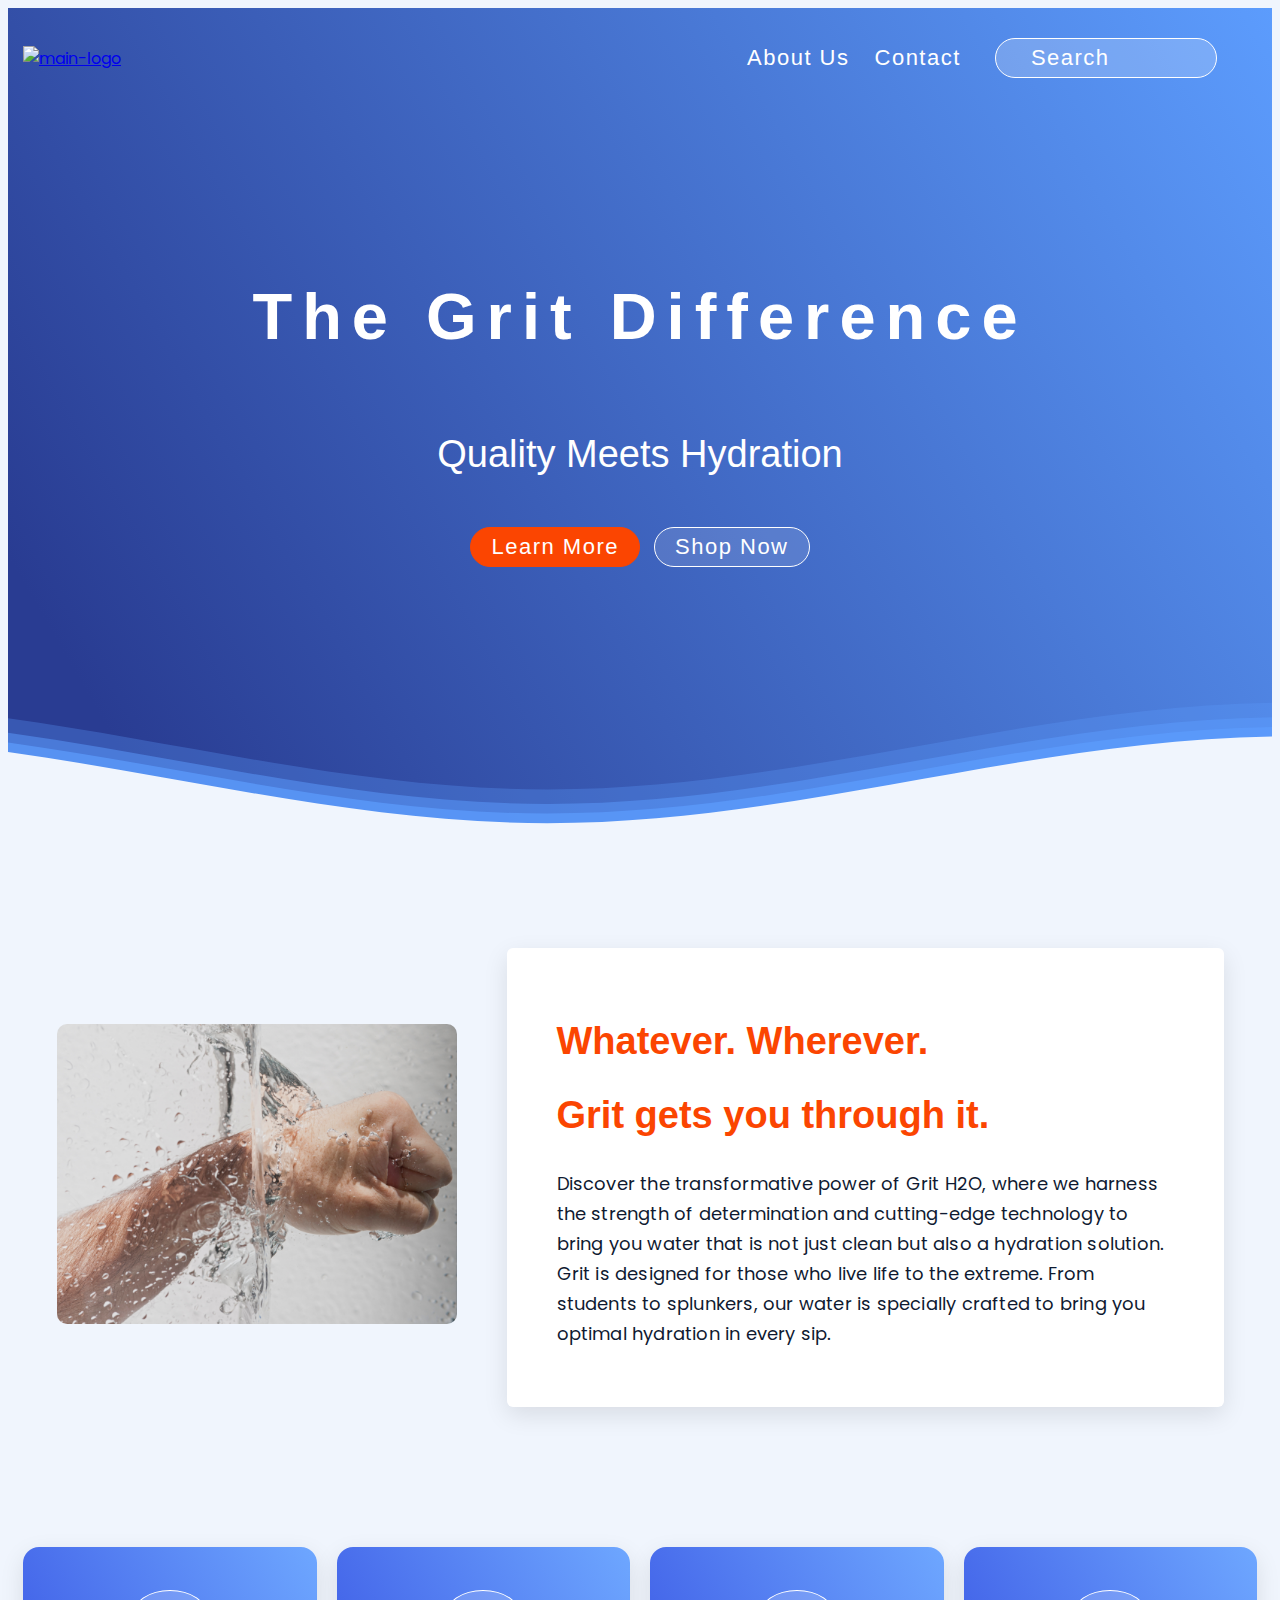
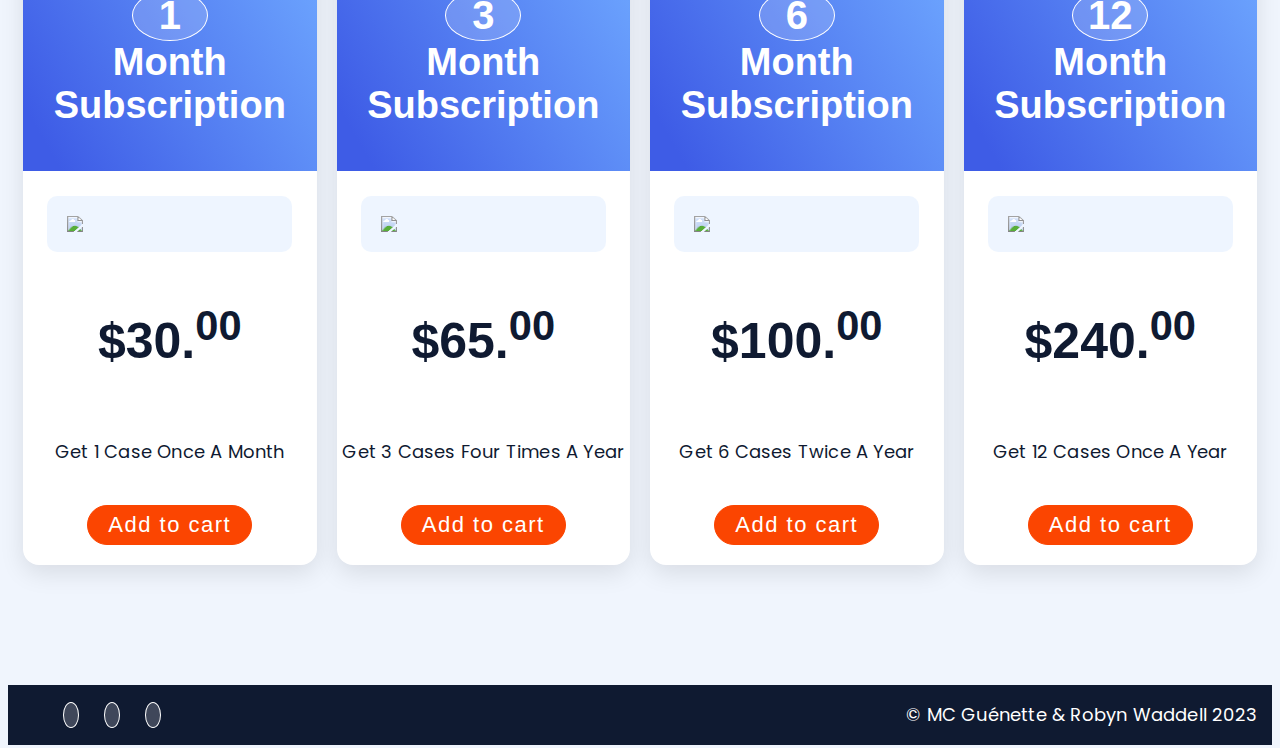
==== index.html @ 8fb5d66b "light mode and other alignment changes" ====
<!DOCTYPE html>
<html lang="en">
    <head>
      <meta charset="utf-8" dir="ltr">
        <meta name="viewport" content="width=device-width, initial-scale=1">
        <meta name="author" content="MC Guenette & Robyn Waddell">
        <meta name="description" content="Final Project">
        <meta name="keywords" content="web developer, web, front-end, css, javascript, html, react">
        <link rel="shortcut icon" 
              href="./assets/img/favicon.png" 
              type="image/x-icon">
              <link rel="preconnect" href="https://fonts.googleapis.com">
              <link rel="preconnect" href="https://fonts.gstatic.com" crossorigin>
              <link href="https://fonts.googleapis.com/css2?family=Poppins:wght@200;300;400;500;600;700&display=swap" rel="stylesheet">
              <link href="https://fonts.cdnfonts.com/css/xeroda?styles=163202" rel="stylesheet">
              <link rel="stylesheet" href="./assets/style/index.css">
        <script src="https://kit.fontawesome.com/20608a4ccb.js" crossorigin="anonymous"></script>
        <title>Home | GRITH20</title>
    </head>
    <body>
        <header class="header-index">
        <div class="hero hero-banner">
            <div class="container flex header">
                <div>
                    <a href="./index.html">
                        <img src="./assets/img/logo-main.png" alt="main-logo" class="main-logo">
                    </a>
                </div>
                <nav class="nav-items">
                    <ul>
                        <li class="nav-item"><a href="./about.html" class="about-us">About Us</a></li>
                        <li class="nav-item"><a href="./contact.html" class="contact-us">Contact</a></li>
                        <li class="mobile-menu"><i class="fa-solid fa-bars"></i></li>
                    </ul>
                    <span class="nav-item"><input type="search"class="search" placeholder="Search"></span>
                </nav>
            </div>
            <div class="inner-header flex">
                <h1>The Grit Difference</h1>
                <h2>Quality Meets Hydration</h2>
                <div class="main-buttons">
                    <a href="./about.html"><input type="button" class="primary-button" value="Learn More"/></a>
                    <input type="button" class="secondary-button" value="Shop Now"/>
            </div>
        </div>
            <div class="waves-container">
                <svg class="waves" xmlns="http://www.w3.org/2000/svg" xmlns:xlink="http://www.w3.org/1999/xlink"
                viewBox="0 24 150 28" preserveAspectRatio="none" shape-rendering="auto">
                <defs>
                    <path id="gentle-wave" d="M-160 44c30 0 58-18 88-18s 58 18 88 18 58-18 88-18 58 18 88 18 v44h-352z" />
                </defs>
                    <g class="parallax">
                        <use xlink:href="#gentle-wave" x="48" y="0"/>
                        <use xlink:href="#gentle-wave" x="48" y="3"/>
                        <use xlink:href="#gentle-wave" x="48" y="5"/>
                        <use xlink:href="#gentle-wave" x="48" y="7"/>
                    </g>
                </svg>
            </div>
        </header>
        <main>
            <div class="container main-container">
                <div class="section-img">
                    <div class="brand-image">
                        <img src="./assets/img/hand-punching-water.jpg" alt="" class="index-img">
                    </div>
            <section class="section-one brand-message">
                <div>
                    <h2>Whatever. Wherever.</h2>
                    <h2>Grit gets you through it.</h2> 
                    <p> Discover the transformative power of Grit H2O, 
                        where we harness the strength of determination and 
                        cutting-edge technology to bring you water that is not 
                        just clean but also a hydration solution. Grit is designed for 
                        those who live life to the extreme. From students to splunkers,
                        our water is specially crafted to bring you optimal hydration in every sip.


                    </p>
                </div>
            </section>
        </div>
            <section class="section-two row">
                <div class="column column-one">
                    <div class="column-title"><h2><span>1</span> Month Subscription</h2></div>
                    <img src="./assets/img/1-month.png">
                    <h3>$30.<sup>00</sup></h3>
                    <p> Get <span>1 case</span> once a month</p>
                    <input type="button" class="primary-button" value="Add to cart">
                </div>
                <div class="column column-two">
                    <div class="column-title"><h2><span>3</span> Month Subscription</h2></div>
                    <img src="./assets/img/3-month.png">
                    <h3>$65.<sup>00</sup></h3>
                    <p> Get <span>3 cases</span> four times a year</p>
                    <input type="button" class="primary-button" value="Add to cart">
                </div>
                <div class="column column-three">
                    <div class="column-title"><h2><span>6</span> Month Subscription</h2></div>
                    <img src="./assets/img/6-month.png">
                    <h3>$100.<sup>00</sup></h3>
                    <p> Get <span>6 cases</span> twice a year</p>
                    <input type="button" class="primary-button" value="Add to cart">
                </div>
                <div class="column column-four">
                    <div class="column-title"><h2><span>12</span> Month Subscription</h2></div>
                    <img src="./assets/img/12-month.png">
                    <h3>$240.<sup>00</sup></h3>
                    <p> Get <span>12 cases</span> once a year</p>
                    <input type="button" class="primary-button" value="Add to cart">
                </div>
            </section>
        </div>
        </main>
        <footer>
            <div class="container footer">
                <nav class="social-icons">
                    <ul>
                        <li><a href="https://www.linkedin.com/in/mc-guenette/" target="_blank" title="linkedin" class="linkedin">
                            <i class="fa-brands fa-linkedin"></i>
                        </a>
                    </li>
                        <li><a href="https://www.tiktok.com/@goldie.lax" target="_blank" title="tiktok" class="tiktok">
                            <i class="fa-brands fa-tiktok"></i>
                        </a>
                    </li>
                        <li><a href="https://github.com/mcguenette/sd100_final_project" target="_blank" title="github" class="git-hub">
                            <i class="fa-brands fa-github"></i>
                        </a>
                    </li>
                    </ul>
                </nav>
                <div class="copyright">
                    <p>&copy; MC Guénette & Robyn Waddell 2023</p>
                </div>
            </div>
        </footer>
    </body>
</html>
---- assets/style/index.css ----
@charset "utf-8";
@import url(./reset.css);

/* -------Basic-styles------ */

:root {
    --primary-bg-color: rgb(240, 245, 253);
    --secondary-bg-color: #fff;
    --primary-font-color: #0f1a31;
    --secondary-font-color: #fff;
    --secondary-button-color: #1d2333;
    --card-bg-color: #ccc;
    --primary-blue: #293c92;
    --secondary-blue: #5c9cfd;
    --primary-red: #fb4501;
    --linkedin-color: #0077b5;
    --github-color:#2dba4e;
    --tiktok-color:#ff0050;
}

.container {
    width: min(100% - 30px, 1280px);
    margin-inline: auto;
}

.container.main-container {
    justify-content: center;
    display: flex;
    align-items: center;
    flex-direction: column;
}

.flex {
    display: flex;
    align-items: center;
    height: 100%;
}

main {
    height: calc(100dvh - 80px - 60px);
    display: inline;
}

body {
    background-color: var(--primary-bg-color);
    font-family: 'Poppins', sans-serif;
    color:var(--primary-font-color);
}

html, body {
    height: 100%;
}

/* --------Header------- */

.header {
    height: 100px;
}

header.header-index {
    background-color: transparent;
    overflow: hidden;

}

header nav {
    width: 60%;
    text-align: right;
}

h1 {
    font-size: 65px;
    color: var(--secondary-font-color);
    letter-spacing: 10px;
    line-height: 80px;
}

h2 {
    font-size: 38px;
}

h1, h2 {
    font-family: 'Xeroda', sans-serif;
}

h2 span {
    color: #fff;
    font-size: 40px;
    display: block;
    border: 1px solid;
    background-color: #ffffff2b;
    width: 70px;
    margin-inline: auto;
    border-radius: 50%;
    padding: 2px;
}

h3 {
    text-align: center;
}

.section-one p, h3 {
    text-align: left;
}

p {
    letter-spacing: 0.2px;
    line-height: 30px;
    font-family: 'Poppins', sans-serif;
    text-align: left;
    font-size: 18px;
}

.inner-header h2 {
    font-family: 'Montserrat', sans-serif;
    font-weight: 300;
}

.main-logo {
    width: 150px;
}

nav ul {
    font-size: 0;
}

nav ul li {
    display: inline;
}

nav ul li + li {
    padding-left: 25px;
}

.nav-items a, .search, footer a, .primary-button, .secondary-button {
    display: inline-block;
    text-decoration: none;
    transition: all 0.20s ease-in-out;
    letter-spacing: 1.5px;
    line-height: 24px;
    color: #fff;
    font-family: 'Xeroda', sans-serif;
    font-size: 22px;
}

.nav-items a:hover {
    color:var(--primary-red);
}

nav.nav-items {
    display: flex;
    justify-content: flex-end;
    align-items: center;
}

.nav-item {
    width: 40%;
}

li.mobile-menu {
    font-size: 14px;
}

.hero {
    position:relative;
    text-align:center;
    background: linear-gradient(60deg, var(--primary-blue) 9%, var(--secondary-blue) 100%);
    color:white;
}
  
.inner-header {
    height:35vh;
    width:100%;
    margin: 0;
    padding: 0;
}

.inner-header.flex {
    flex-direction: column;
    height: 65vh;
}

.flex {
    display: flex;
    justify-content: center;
    align-items: center;
    text-align: center;
}

.flex.header {
    justify-content: space-between;
}
  
.waves {
    position:relative;
    width: 100%;
    height:15vh;
    margin-bottom:-7px; 
    min-height:100px;
    max-height:150px;
}

.hero-banner {
    position: relative;
}

.hero-banner > * {
    z-index: 10;
    position: relative;
}

.content {
    position:relative;
    height:20vh;
    text-align:center;
    background-color: white;
}

/* -------Search------- */

input.search {
    background: rgb(255 255 255 / 20%) url(../img/search-icon.png) no-repeat 12px 12px;
    background-size: 15px;
    caret-color: #fff;
    color: #fff;
    width: 75%;
    vertical-align: bottom;
    border: 1px solid;
    border-radius: 20px;
    padding: 7px 35px;
    margin: 0px 40px 0px 5px;
    line-height: 24px;
}

input.search::placeholder {
    color: #fff;
}

input[type="search"]::-webkit-search-cancel-button {
    -webkit-appearance: none;
    height: 1em;
    width: 1em;
    border-radius: 50em;
    background: url(https://pro.fontawesome.com/releases/v5.10.0/svgs/solid/times-circle.svg) no-repeat 50% 50%;
    background-size: contain;
    opacity: 0;
    pointer-events: none;
}
  
input[type="search"]:focus::-webkit-search-cancel-button {
    opacity: .3;
    pointer-events: all;
}

/* -------Waves animation------ */

.parallax > use {
    animation: move-forever 25s cubic-bezier(.55,.5,.45,.5) infinite;
}

.parallax > use:nth-child(1) {
    animation-delay: -3s;
    animation-duration: 7s;
    fill: rgb(92 156 253 / 30%);
}

.parallax > use:nth-child(2) {
    animation-delay: -4s;
    animation-duration: 10s;
    fill: rgb(92 156 253 / 50%);
}

.parallax > use:nth-child(3) {
    animation-delay: -5s;
    animation-duration: 13s;
    fill: rgb(92 156 253 / 70%);
}

.parallax > use:nth-child(4) {
    animation-delay: -5s;
    animation-duration: 20s;
    fill: var(--primary-bg-color);
}

@keyframes move-forever {
    0% {
    transform: translate3d(-90px,0,0);
    }
    100% { 
    transform: translate3d(85px,0,0);
    }
}

/* -------Sections------ */
.section-one, .section-two {
    display: flex;
    gap: 25px;
    justify-content: center;
    align-items: center;
    padding: 30px;
    border-radius: 10px;
}

section {
    width: 100%;
}

.section-img {
    display: flex;
    justify-content: center;
    align-items: center;
    gap: 50px;
}

.section-one.brand-message {
    width: 50%;
}

.section-one {
    padding: 40px 50px;
    border-radius: 6px;
    background-color: var(--secondary-font-color);
    box-shadow: rgba(0, 0, 0, 0.1) 0px 8px 24px 0px;
}

.section-one h2 {
    color: var(--primary-red);
}

.section-img, .section-two {
    margin-top: 120px;
}

.section-two h2 {
    color: #fff;
}

.section-two {
    display: flex;
    gap: 20px;
    background-color: var(--primary-bg-color);
    text-align: center;
    text-transform: capitalize;
    flex-wrap: nowrap;
    justify-content: center;
    align-items: stretch;
}

.section-one.three-quarters {
    width: 80%;
    margin-inline: auto;
    margin-top: 60px;
}

.founders.three-quarters {
    width: 75%;
    margin-inline: auto;
    margin-top: 60px;
}

hr {
    margin: 0 auto;
    width: 100%;
    border: 0;
    height: 1px;
    background-image: linear-gradient(to right, rgba(255, 255, 255, 0), var(--secondary-blue) , rgba(255, 255, 255, 0));
}

.section-two.row {
    padding: 20px 0px;
}

.column {
    -webkit-box-align: center;
    align-items: center;
    background: rgb(255, 255, 255);
    border-radius: 16px;
    box-shadow: rgba(0, 0, 0, 0.1) 0px 8px 24px 0px;
    display: flex;
    flex-direction: column;
    min-height: 300px;
    overflow: hidden;
    padding-bottom: 20px;
    position: relative;
    width: calc(25% - 15px);
}

.column-title {
    color: rgb(56, 56, 56);
    padding: 12px 0px;
    text-align: center;
    width: 100%;
    font-weight: 900;
    font-size: 18px;
    background: linear-gradient(60deg, rgb(62 92 230) 9%, rgb(110 167 255) 100%);
}

.column img {
    margin-top: 25px;
    width: 70%;
    padding: 20px;
    border-radius: 10px;
    background-color: #5c9cfd1a;
}

.index-img {
    width: 400px;
    height: 300px;
    border-radius: 10px;
}

/* -------Buttons------ */

.primary-button {
    border: 1px solid var(--primary-red);
    background-color: var(--primary-red);
}

input.primary-button:hover, input.primary-button.invert:hover {
    background-color: var(--secondary-blue);
    border-color: var(--secondary-blue);
    color: var(--secondary-bg-color);
}

.secondary-button {
    border: 1px solid #fff;
    background-color: #ffffff1f;
}

input.secondary-button:hover {
    background-color: var(--secondary-button-color);
    border: 1px solid var(--secondary-button-color);
}

.secondary-button-buy {
    border: 1px solid #fff;
    background-color: #ffffff1f;
}

input.secondary-button-buy:hover {
    background-color: var(--secondary-bg-color);
    border: 1px solid var(--primary-red);
}

input.primary-button.invert {
    background-color: transparent;
    color: var(--primary-red);
}

label {
    margin-top: 20px;
    display: inline-block;
}

input[type=button], input[type=submit] {
    color: #fff;
    border-radius: 20px;
    padding: 7px 20px;
    margin: 20px 5px 0px 5px;
    line-height: 24px;
}


.column h3 {
    font-family: 'Xeroda', sans-serif;
    font-size: 50px;
}

/* ------About us-------- */

.tall-image {
    width: 500px;
}

.tall-image img {
    border-radius: 20px;
}

.section-one .description {
    display: flex;
    flex-direction: column;
}

.three-quarters.flex {
    gap: 40px;
    flex-direction: column;
}

.three-quarters.container {
    margin-top: 100px;
    padding: 40px;
}

.description h3 {
    font-size: 16px;
    font-weight: 400;

}

.founders {
    margin-top: 20px;
    margin-bottom: 100px;
}

.founders .flex {
    gap: 15px;
}

.founders h2{
    font-weight: 500;
    margin-left: 50px;
    margin-bottom: 15px;
}

.hydrogen-img, .oxygen-img {
    height: 200px;
    width: 200px;
    border-radius: 10px;
    margin-inline: auto;
}

.hydrogen-desc, .oxygen-desc {
    margin-top: 30px;
}

.founders h3 {
    font-size: 30px;
    font-weight: 600;
    font-family: 'Xeroda', sans-serif;
}

.about-link {
    width: 70%;
}

.about-link p {
    margin: 15px 0px;
    text-align: center;
}

section.flex.continue-link.container.reach-out {
    background: var(--secondary-bg-color);
    width: 40%;
}

.section-one.about-us {
    background: var(--secondary-bg-color) url(../img/water-splash-two.png);
    background-size: cover;
}
.about-link h2, .about-link a {
    text-align: center;
    margin-inline: auto;
    display: block;
}

section.section-two.about-us {
    margin-top: 0;
    padding: 0;
    gap: 40px;
}

.hydrogen, .oxygen {
    width: 50%;
    background-color: var(--secondary-bg-color);
    box-shadow: rgba(0, 0, 0, 0.1) 0px 8px 24px 0px;
    border-radius: 6px;
    margin-top: 15px;
    padding: 20px;
}

/* ------Contact us------ */

.circle-image {
    width: 200px;
}

.circle-image img {
    border-radius: 10px;
}

.continue-link {
    color: var(--primary-font-color);
    width: 60%;
    border-radius: 10px;
    margin-inline: auto;
    height: 350px;
    align-items: center;
    text-align: left;
    gap: 40px;
}

.flex .form {
    width: 50%;
    text-align: left;
}

.contact-form {
    display: flex;
    justify-content: space-evenly;
    align-items: center;
    text-align: center;
    gap: 10px;
}

form {
    width: 500px;
    z-index: 10;
    background-color: var(--secondary-bg-color);
    box-shadow: rgba(0, 0, 0, 0.1) 0px 8px 24px 0px;
    padding: 30px;
    border-radius: 10px;
}

.map img {
    border-radius: 20px;
}

.contact-us-container {
    border-radius: 5px;
    margin-bottom: 100px;
}

input[type=text] {
    width: 100%;
    padding: 7px 5px;
    margin: 10px 0;
    box-sizing: border-box;
    border-bottom: 1px solid var(--primary-font-color);
    border-radius: 0px;
    background-color: transparent;
}

input[type=text]::placeholder, 
input[type=textarea]::placeholder {
    color: var(--primary-font-color);
}

input[type=text], 
input[type=textarea] {
    color: var(--primary-font-color);
}

input[type=textarea] {
    width: 100%;
    padding: 7px 5px;
    border-bottom: 1px solid var(--primary-font-color);
    border-radius: 0px;
    background-color: transparent;
}

section.contact-us-container.three-quarters.container {
    margin-top: 100px;
}

section.flex.continue-link.container {
    background: var(--secondary-bg-color) url(../img/overlay-water-splash.png);
    margin-bottom: 150px;
    box-shadow: rgba(0, 0, 0, 0.1) 0px 8px 24px 0px;
}

/* -------Footer------ */

footer {
    background-color: var(--primary-font-color);
    position: relative;
    display: flex;
    height: 60px;
    margin-top: 100px;
}

.footer {
    display: flex;
    justify-content: space-between;
    align-items: center;
}

footer nav {
    width: 50%;
}

.copyright {
    justify-content: flex-end;
    width: 50%;
    font-size: 14px;
}

.copyright p {
    text-align: right;
    color: #fff;
    font-size: 18px;
}

.social-icons a {
    background-color: rgb(255 255 255 / 20%);
    color: #fff;
    border-radius: 50%;
    border: 1px solid #fff;
}

.linkedin:hover {
    color:var(--linkedin-color);
}

.tiktok:hover {
    color:var(--tiktok-color);
}

.git-hub:hover {
    color:var(--github-color);
}

.social-icons i {
    border-radius: 50%;
    padding: 7px;
}

/* --------Hover header animation---------- */

main .page-title {
    height: 250px;
    background: linear-gradient(60deg, var(--primary-blue) 9%, var(--secondary-blue) 100%);
    width: 100%;
    text-align: center;
    line-height: 250px;
}

header.not-index {
    background: linear-gradient(60deg, var(--primary-blue) 0%, var(--secondary-blue) 96%);
}

.page-title h2 {
    color: #fff;
	font-size: 4em;
}

/* -------Mobile------ */

@media (max-width: 768px) {
    .waves {
      height:40px;
      min-height:40px;
    }
    .content {
      height:30vh;
    }
    h1 {
      font-size:24px;
    }
}

@media (max-width: 768px) {
    .mobile-menu {
        display: block;
        font-size: 14px;
    }
    .nav-item {
        display: none;
    }
}

@media (min-width: 768px) {
    .mobile-menu {
        display: none;
        font-size: 0px;
    }
}

@media (max-width: 768px) {
    .column , .section-one {
        width: 100%;
    }
}

@media (max-width: 768px) {
    .column, .section-one {
        width: calc(50% - 10px);
    }
}

@media (max-width: 480px) {
    .column, .section-one {
        width: 100%;
    }
}
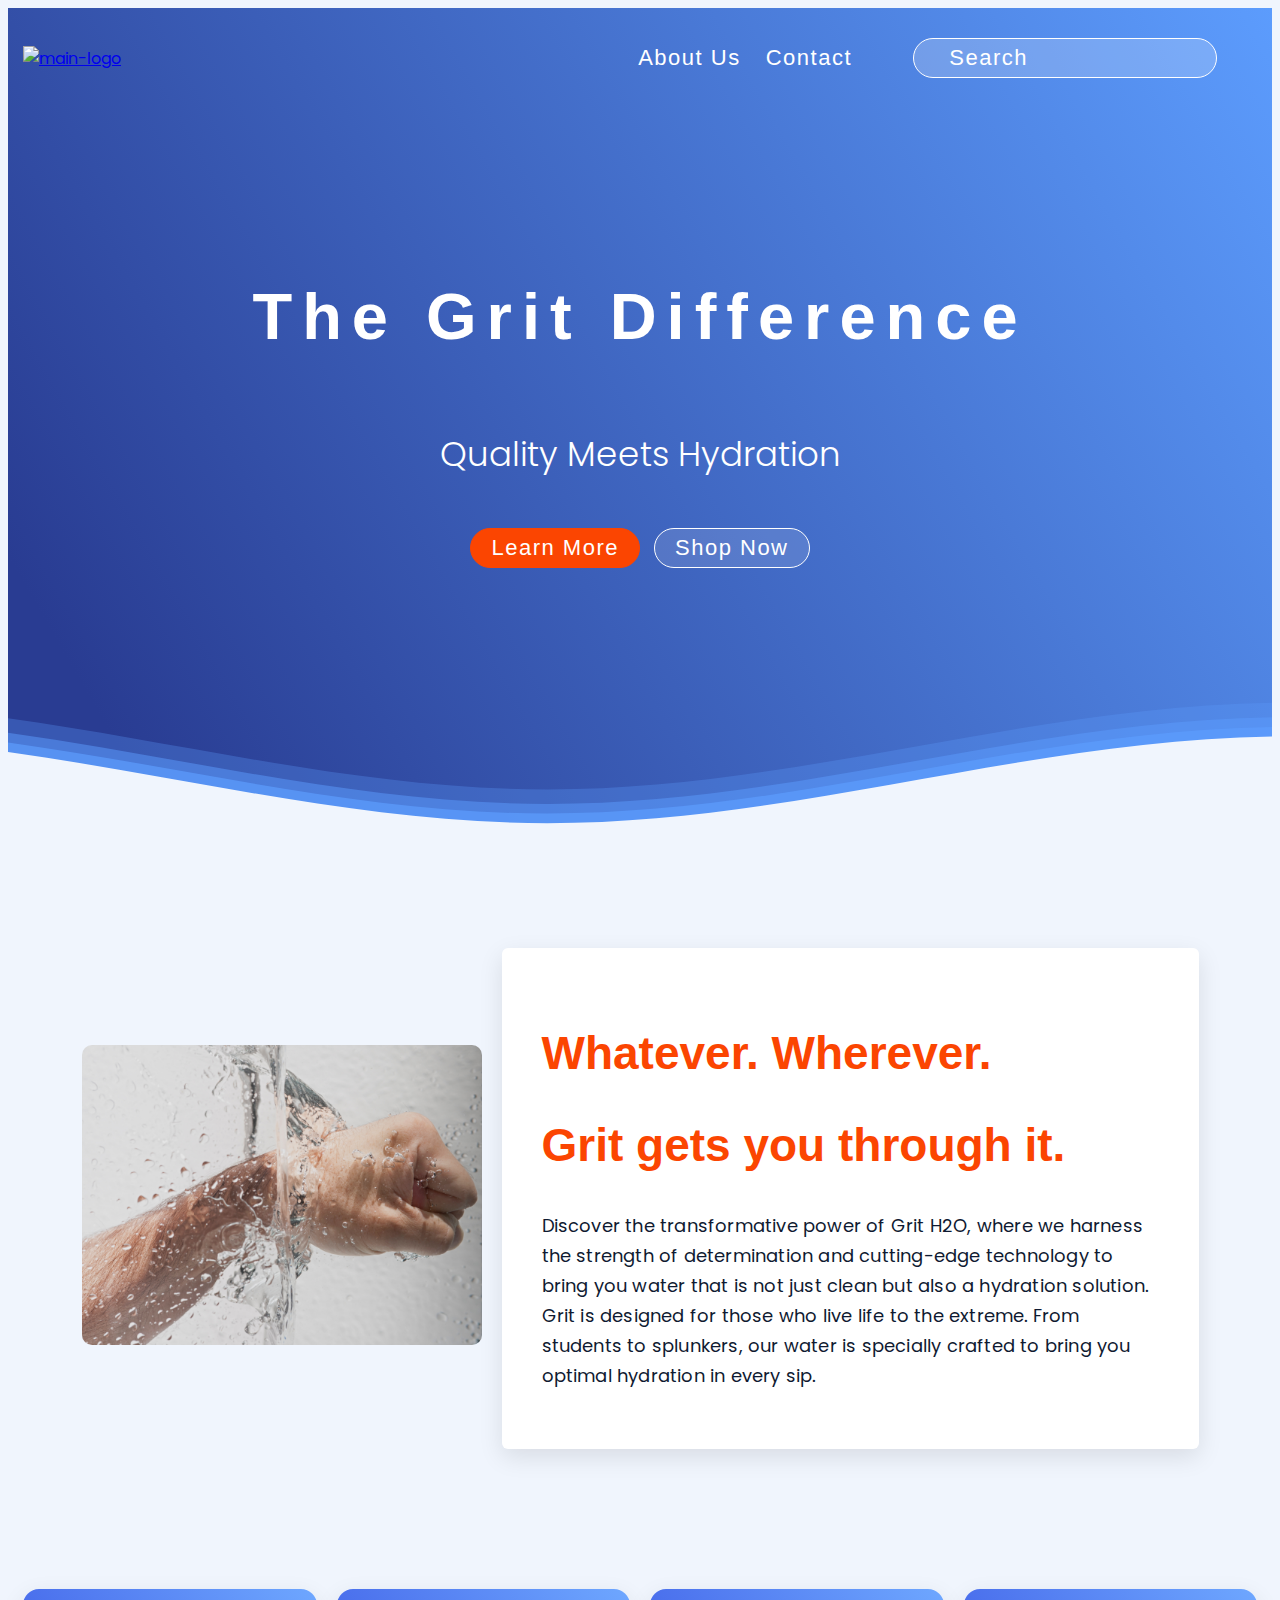
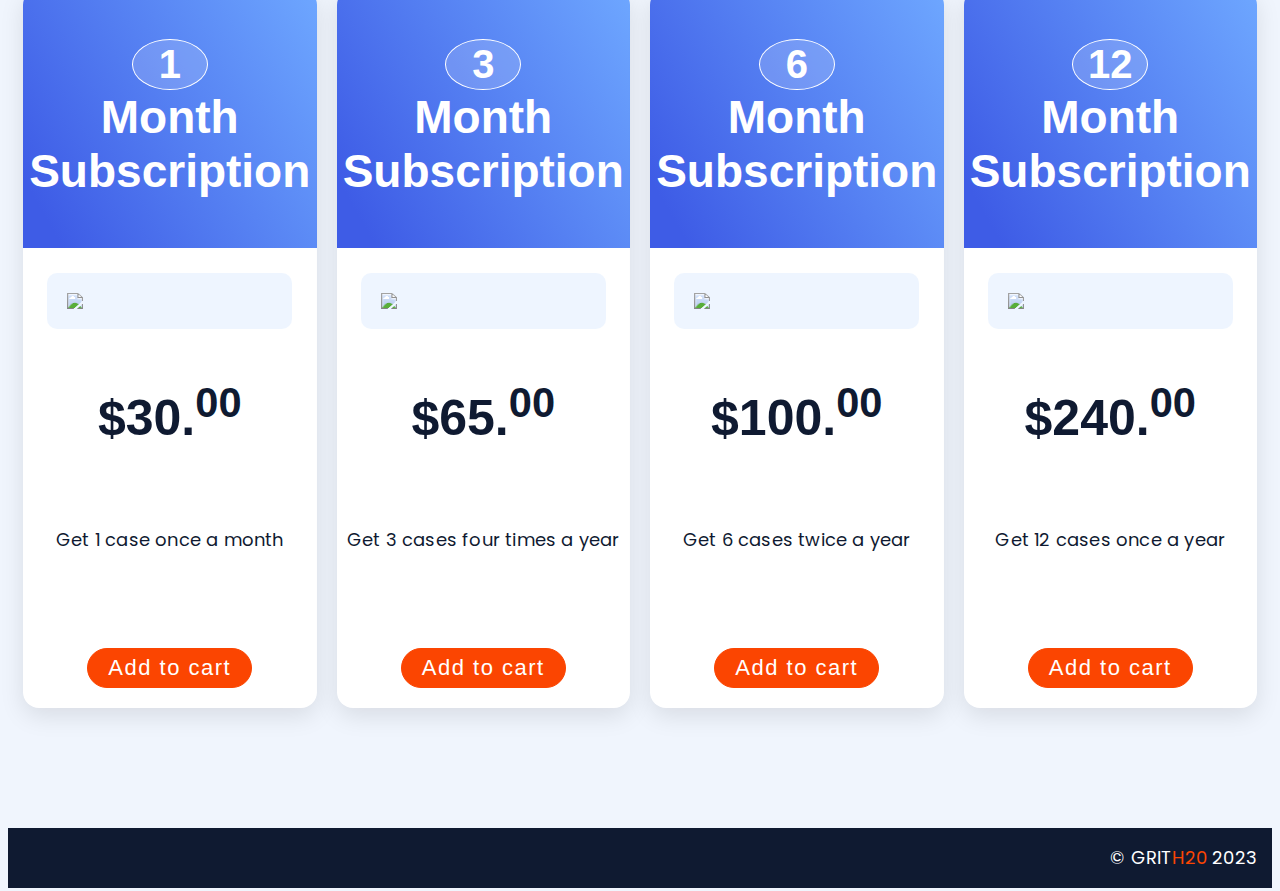
==== commit 8be251b7: "index is now responsive!" ====
--- a/index.html
+++ b/index.html
@@ -131,7 +131,7 @@
                     </ul>
                 </nav>
                 <div class="copyright">
-                    <p>&copy; MC Guénette & Robyn Waddell 2023</p>
+                    <p>&copy; GRIT<span>H20</span> 2023</p>
                 </div>
             </div>
         </footer>
--- a/assets/style/index.css
+++ b/assets/style/index.css
@@ -76,7 +76,7 @@
 }
 
 h2 {
-    font-size: 38px;
+    font-size: 46px;
 }
 
 h1, h2 {
@@ -112,8 +112,9 @@
 }
 
 .inner-header h2 {
-    font-family: 'Montserrat', sans-serif;
     font-weight: 300;
+    font-size: 34px;
+    font-family: 'Poppins';
 }
 
 .main-logo {
@@ -125,7 +126,7 @@
 }
 
 nav ul li {
-    display: inline;
+    display: inline-block;
 }
 
 nav ul li + li {
@@ -151,10 +152,6 @@
     display: flex;
     justify-content: flex-end;
     align-items: center;
-}
-
-.nav-item {
-    width: 40%;
 }
 
 li.mobile-menu {
@@ -294,22 +291,19 @@
 /* -------Sections------ */
 .section-one, .section-two {
     display: flex;
-    gap: 25px;
+    gap: 20px;
     justify-content: center;
     align-items: center;
     padding: 30px;
     border-radius: 10px;
 }
 
-section {
-    width: 100%;
-}
-
 .section-img {
     display: flex;
     justify-content: center;
     align-items: center;
-    gap: 50px;
+    gap: 20px;
+    flex-wrap: wrap;
 }
 
 .section-one.brand-message {
@@ -317,7 +311,7 @@
 }
 
 .section-one {
-    padding: 40px 50px;
+    padding: 40px 40px;
     border-radius: 6px;
     background-color: var(--secondary-font-color);
     box-shadow: rgba(0, 0, 0, 0.1) 0px 8px 24px 0px;
@@ -333,17 +327,6 @@
 
 .section-two h2 {
     color: #fff;
-}
-
-.section-two {
-    display: flex;
-    gap: 20px;
-    background-color: var(--primary-bg-color);
-    text-align: center;
-    text-transform: capitalize;
-    flex-wrap: nowrap;
-    justify-content: center;
-    align-items: stretch;
 }
 
 .section-one.three-quarters {
@@ -370,6 +353,17 @@
     padding: 20px 0px;
 }
 
+/* Container for flexboxes */
+.row {
+    display: flex;
+    flex-wrap: wrap;
+  }
+  
+  /* Create four equal columns */
+.column {
+    flex: calc(25% - 15px);
+}
+  
 .column {
     -webkit-box-align: center;
     align-items: center;
@@ -378,21 +372,19 @@
     box-shadow: rgba(0, 0, 0, 0.1) 0px 8px 24px 0px;
     display: flex;
     flex-direction: column;
-    min-height: 300px;
     overflow: hidden;
     padding-bottom: 20px;
     position: relative;
-    width: calc(25% - 15px);
 }
 
 .column-title {
     color: rgb(56, 56, 56);
     padding: 12px 0px;
     text-align: center;
-    width: 100%;
     font-weight: 900;
     font-size: 18px;
     background: linear-gradient(60deg, rgb(62 92 230) 9%, rgb(110 167 255) 100%);
+    width: 100%;
 }
 
 .column img {
@@ -403,6 +395,12 @@
     background-color: #5c9cfd1a;
 }
 
+.column p {
+    text-align: center;
+    padding: 10px;
+    height: 75px;
+}
+
 .index-img {
     width: 400px;
     height: 300px;
@@ -491,30 +489,14 @@
     padding: 40px;
 }
 
-.description h3 {
-    font-size: 16px;
-    font-weight: 400;
-
-}
-
-.founders {
-    margin-top: 20px;
-    margin-bottom: 100px;
-}
-
-.founders .flex {
-    gap: 15px;
-}
-
-.founders h2{
-    font-weight: 500;
-    margin-left: 50px;
-    margin-bottom: 15px;
+.hydrogen-img img, .oxygen-img img {
+    border-radius: 50%;
+    box-shadow: rgba(0, 0, 0, 0.1) 0px 8px 24px 0px;
 }
 
 .hydrogen-img, .oxygen-img {
-    height: 200px;
-    width: 200px;
+    height: 175px;
+    width: 150px;
     border-radius: 10px;
     margin-inline: auto;
 }
@@ -539,8 +521,9 @@
 }
 
 section.flex.continue-link.container.reach-out {
-    background: var(--secondary-bg-color);
+    background: var(--primary-font-color);
     width: 40%;
+    color: var(--secondary-font-color);
 }
 
 .section-one.about-us {
@@ -557,6 +540,7 @@
     margin-top: 0;
     padding: 0;
     gap: 40px;
+    align-items: stretch;
 }
 
 .hydrogen, .oxygen {
@@ -690,11 +674,12 @@
     font-size: 18px;
 }
 
+.copyright span {
+    color: var(--primary-red);
+}
+
 .social-icons a {
-    background-color: rgb(255 255 255 / 20%);
-    color: #fff;
-    border-radius: 50%;
-    border: 1px solid #fff;
+    color: var(--secondary-font-color);
 }
 
 .linkedin:hover {
@@ -735,16 +720,60 @@
 
 /* -------Mobile------ */
 
+/* Desktop Lrg: 1200px and down */
+@media (max-width: 1200px) {
+    .section-one h2, .section-two h2, .inner-header h2 {
+        font-size: 30px;
+    }
+    .column p {
+        font-size: 14px;
+    }
+}
+
+/* Desktop medium: 992px and down */
+@media (max-width: 992px) {
+    .nav-item input.search {
+        display: none;
+    }
+    .section-one h2, .section-two h2, .inner-header h2 {
+        font-size: 30px;
+    }
+    .column p, .section-one p {
+        font-size: 14px;
+    }
+    .column h3 {
+        font-size: 42px;
+    }
+    .section-one.brand-message {
+        width: 100%;
+    }
+}
+
+/* tablet: 768px and down */
+@media (max-width: 768px) {
+    .section-one h2, .section-two h2, .inner-header h2 {
+        font-size: 24px;
+    }
+}
+
+/* small: 480px and down */
+@media (max-width: 768px) {
+    .main-buttons {
+        display: flex;
+        flex-direction: column;
+    }
+}
+
 @media (max-width: 768px) {
     .waves {
-      height:40px;
-      min-height:40px;
+      height: 40px;
+      min-height: 40px;
     }
     .content {
-      height:30vh;
+      height: 30vh;
     }
     h1 {
-      font-size:24px;
+      font-size: 42px;
     }
 }
 
@@ -758,6 +787,7 @@
     }
 }
 
+/* small: 480px and up */
 @media (min-width: 768px) {
     .mobile-menu {
         display: none;
@@ -765,20 +795,16 @@
     }
 }
 
-@media (max-width: 768px) {
-    .column , .section-one {
-        width: 100%;
-    }
-}
-
-@media (max-width: 768px) {
-    .column, .section-one {
-        width: calc(50% - 10px);
-    }
-}
-
-@media (max-width: 480px) {
-    .column, .section-one {
-        width: 100%;
-    }
-}
+  /* On screens that are 992px wide or less, go from four columns to two columns */
+  @media screen and (max-width: 992px) {
+    .column {
+      flex: calc(50% - 15px);
+    }
+  }
+  
+  /* On screens that are 600px wide or less, make the columns stack on top of each other instead of next to each other */
+  @media screen and (max-width: 600px) {
+    .row {
+      flex-direction: column;
+    }
+  }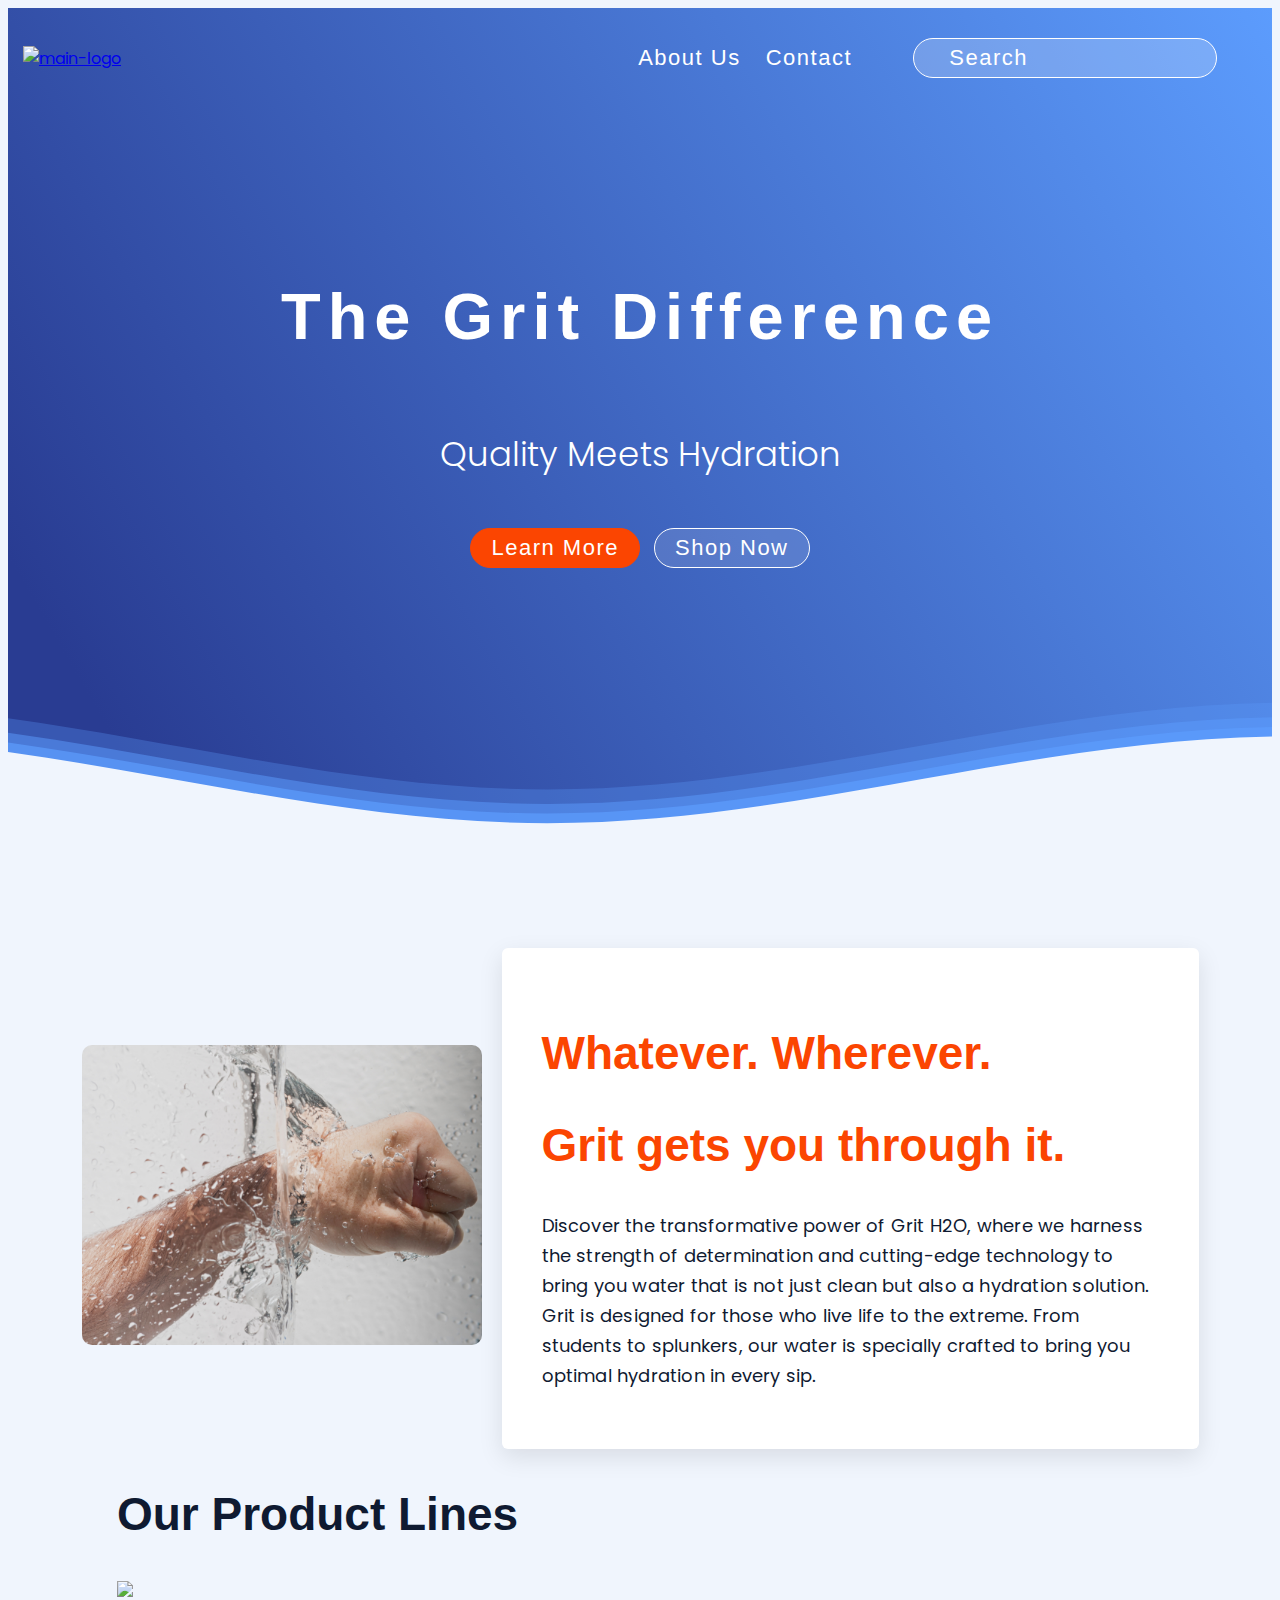
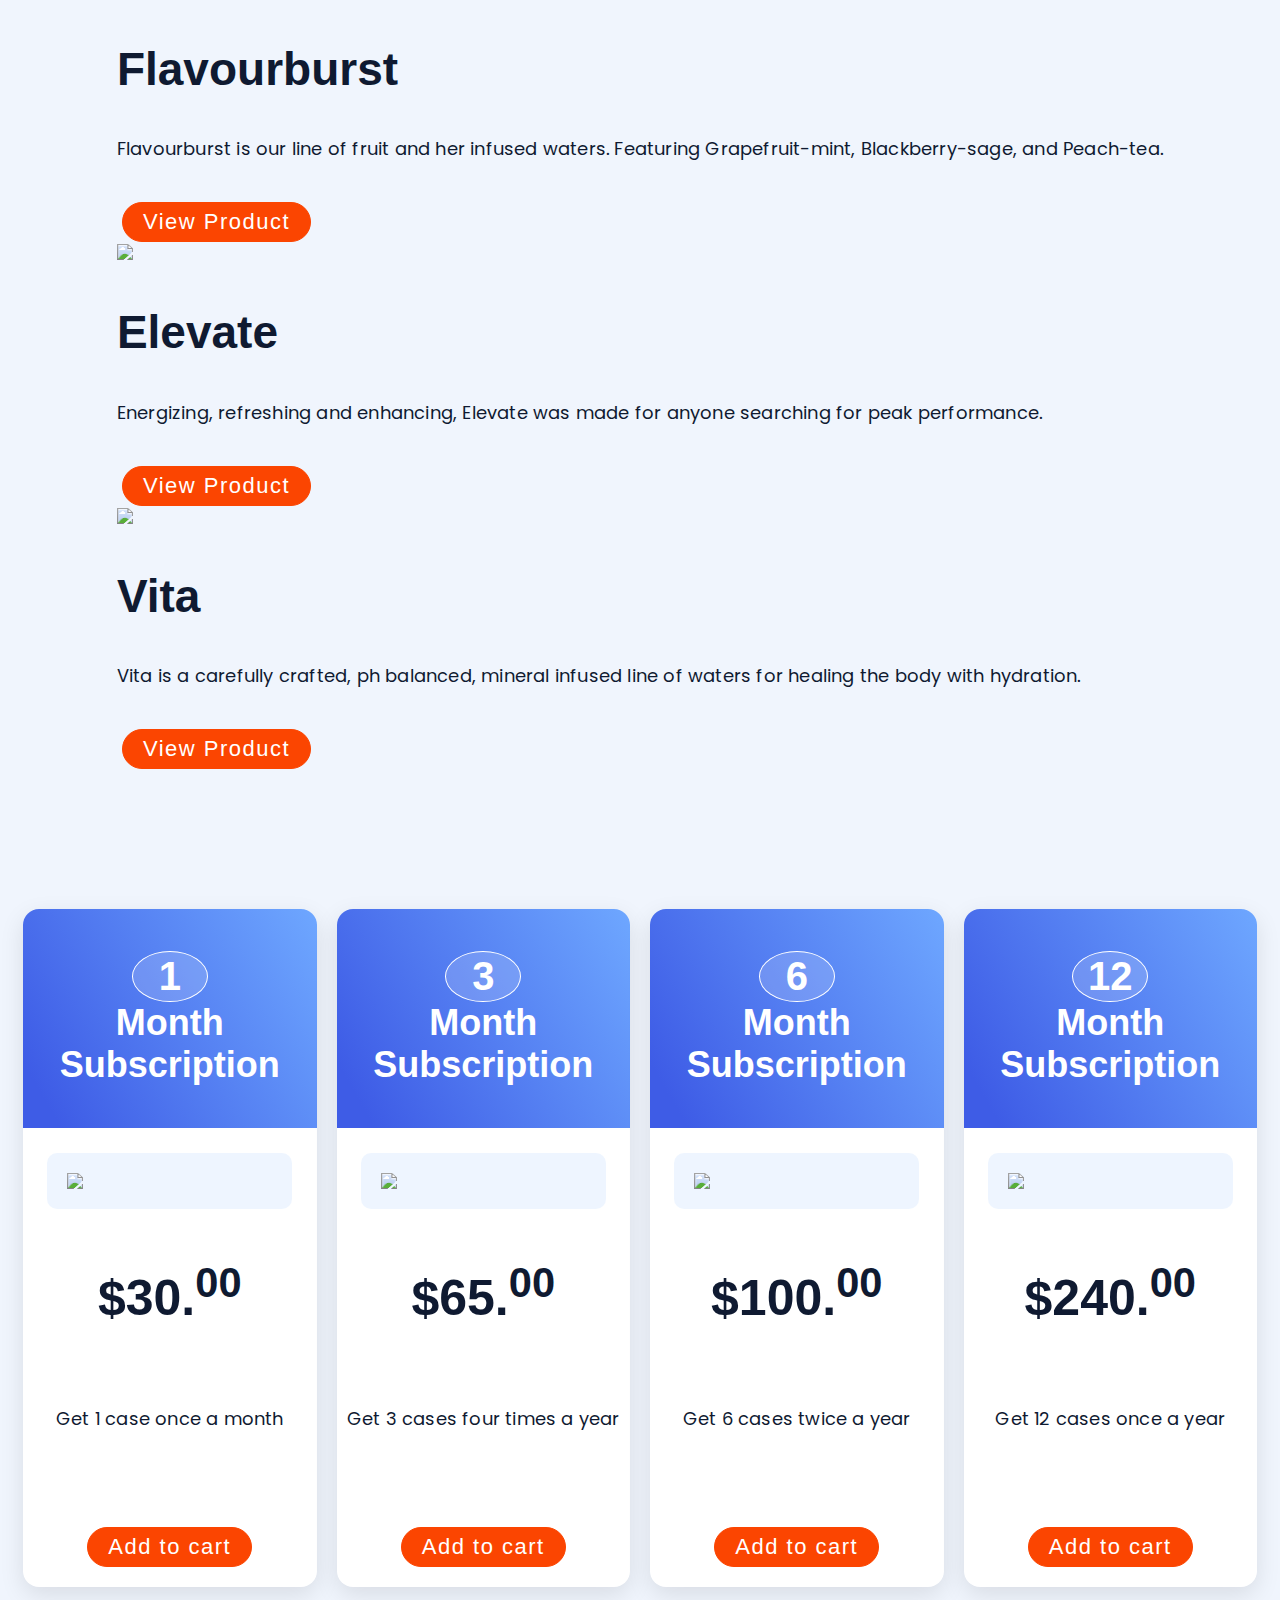
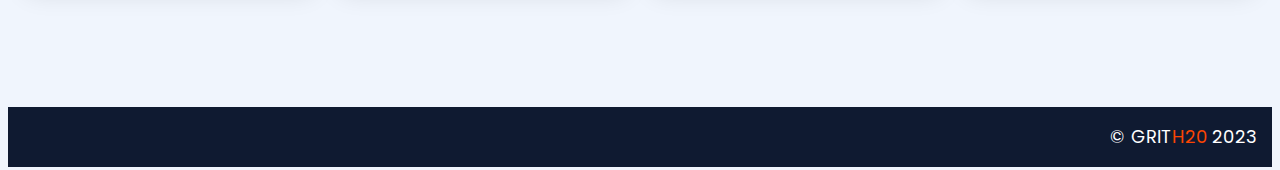
==== commit 1d138ba6: "code structure" ====
--- a/index.html
+++ b/index.html
@@ -2,20 +2,18 @@
 <html lang="en">
     <head>
       <meta charset="utf-8" dir="ltr">
-        <meta name="viewport" content="width=device-width, initial-scale=1">
-        <meta name="author" content="MC Guenette & Robyn Waddell">
-        <meta name="description" content="Final Project">
-        <meta name="keywords" content="web developer, web, front-end, css, javascript, html, react">
-        <link rel="shortcut icon" 
-              href="./assets/img/favicon.png" 
-              type="image/x-icon">
-              <link rel="preconnect" href="https://fonts.googleapis.com">
-              <link rel="preconnect" href="https://fonts.gstatic.com" crossorigin>
-              <link href="https://fonts.googleapis.com/css2?family=Poppins:wght@200;300;400;500;600;700&display=swap" rel="stylesheet">
-              <link href="https://fonts.cdnfonts.com/css/xeroda?styles=163202" rel="stylesheet">
-              <link rel="stylesheet" href="./assets/style/index.css">
-        <script src="https://kit.fontawesome.com/20608a4ccb.js" crossorigin="anonymous"></script>
-        <title>Home | GRITH20</title>
+      <meta name="viewport" content="width=device-width, initial-scale=1">
+      <meta name="author" content="MC Guenette & Robyn Waddell">
+      <meta name="description" content="Final Project">
+      <meta name="keywords" content="web developer, web, front-end, css, javascript, html, react">
+      <link rel="shortcut icon" href="./assets/img/favicon.png"  type="image/x-icon">
+      <link rel="preconnect" href="https://fonts.googleapis.com">
+      <link rel="preconnect" href="https://fonts.gstatic.com" crossorigin>
+      <link href="https://fonts.googleapis.com/css2?family=Poppins:wght@200;300;400;500;600;700&display=swap" rel="stylesheet">
+      <link href="https://fonts.cdnfonts.com/css/xeroda?styles=163202" rel="stylesheet">
+      <link rel="stylesheet" href="./assets/style/index.css">
+      <script src="https://kit.fontawesome.com/20608a4ccb.js" crossorigin="anonymous"></script>
+      <title>Home | GRITH20</title>
     </head>
     <body>
         <header class="header-index">
@@ -28,9 +26,9 @@
                 </div>
                 <nav class="nav-items">
                     <ul>
-                        <li class="nav-item"><a href="./about.html" class="about-us">About Us</a></li>
-                        <li class="nav-item"><a href="./contact.html" class="contact-us">Contact</a></li>
-                        <li class="mobile-menu"><i class="fa-solid fa-bars"></i></li>
+                     <li class="nav-item"><a href="./about.html" class="about-us">About Us</a></li>
+                     <li class="nav-item"><a href="./contact.html" class="contact-us">Contact</a></li>
+                     <li class="mobile-menu"><i class="fa-solid fa-bars"></i></li>
                     </ul>
                     <span class="nav-item"><input type="search"class="search" placeholder="Search"></span>
                 </nav>
@@ -80,6 +78,43 @@
                 </div>
             </section>
         </div>
+        <section class="section-three">
+            <div>
+                <h2>
+                    Our Product Lines
+                </h2>
+            </div>
+            <div class=" box box-1">
+                <img src="./assets/img/flavourburst.png">
+                <div>
+                 <h2>Flavourburst</h2>
+                 <p> Flavourburst is our line of fruit and her infused waters. Featuring Grapefruit-mint, 
+                    Blackberry-sage, and Peach-tea.
+                </p>
+                </div>
+                <input type="button" class="primary-button" value="View Product">
+            </div>
+            <div class=" box box-2">
+                <img src="./assets/img/elevate.png">
+                <div>
+                 <h2>Elevate</h2>
+                 <p> Energizing, refreshing and enhancing, Elevate was made for anyone searching for peak 
+                    performance. 
+                </p>
+                </div>
+                <input type="button" class="primary-button" value="View Product">
+            </div>
+            <div class=" box box-3">
+                <img src="./assets/img/vita.png">
+                <div>
+                 <h2>Vita</h2>
+                 <p> Vita is a carefully crafted, ph balanced, mineral infused line of waters for healing the body 
+                    with hydration.
+                </p>
+                 </div>
+                 <input type="button" class="primary-button" value="View Product">
+            </div>
+        </section>
             <section class="section-two row">
                 <div class="column column-one">
                     <div class="column-title"><h2><span>1</span> Month Subscription</h2></div>
--- a/assets/style/index.css
+++ b/assets/style/index.css
@@ -71,7 +71,7 @@
 h1 {
     font-size: 65px;
     color: var(--secondary-font-color);
-    letter-spacing: 10px;
+    letter-spacing: 7px;
     line-height: 80px;
 }
 
@@ -327,6 +327,7 @@
 
 .section-two h2 {
     color: #fff;
+    font-size: 36px;
 }
 
 .section-one.three-quarters {
@@ -486,7 +487,6 @@
 
 .three-quarters.container {
     margin-top: 100px;
-    padding: 40px;
 }
 
 .hydrogen-img img, .oxygen-img img {
@@ -511,25 +511,25 @@
     font-family: 'Xeroda', sans-serif;
 }
 
-.about-link {
-    width: 70%;
-}
-
 .about-link p {
     margin: 15px 0px;
     text-align: center;
+    padding: 10px 40px;
 }
 
 section.flex.continue-link.container.reach-out {
     background: var(--primary-font-color);
-    width: 40%;
+    width: 50%;
     color: var(--secondary-font-color);
+    margin-top: 100px;
+    height: 350px;
 }
 
 .section-one.about-us {
-    background: var(--secondary-bg-color) url(../img/water-splash-two.png);
+    background: linear-gradient(rgb(255 255 255 / 50%), rgb(255 255 255 / 80%)), url(../img/water-splash-two.png);
     background-size: cover;
 }
+
 .about-link h2, .about-link a {
     text-align: center;
     margin-inline: auto;
@@ -556,6 +556,7 @@
 
 .circle-image {
     width: 200px;
+    margin-inline: auto;
 }
 
 .circle-image img {
@@ -564,13 +565,16 @@
 
 .continue-link {
     color: var(--primary-font-color);
-    width: 60%;
+    width: 50%;
+    height: 50%;
     border-radius: 10px;
     margin-inline: auto;
-    height: 350px;
     align-items: center;
     text-align: left;
-    gap: 40px;
+    display: flex;
+    justify-content: space-evenly;
+    flex-wrap: wrap;
+    align-content: center;
 }
 
 .flex .form {
@@ -581,18 +585,38 @@
 .contact-form {
     display: flex;
     justify-content: space-evenly;
-    align-items: center;
+    align-items: stretch;
     text-align: center;
-    gap: 10px;
+    gap: 40px;
 }
 
 form {
-    width: 500px;
+    width: 60%;
     z-index: 10;
     background-color: var(--secondary-bg-color);
     box-shadow: rgba(0, 0, 0, 0.1) 0px 8px 24px 0px;
     padding: 30px;
     border-radius: 10px;
+    display: flex;
+    flex-direction: column;
+    justify-content: space-between;
+}
+
+form h2 {
+    text-align: left;
+    color: var(--primary-font-color);
+}
+
+.map-section {
+    gap: 20px;
+    display: flex;
+    flex-direction: column;
+    justify-content: space-between;
+    width: 40%;
+}
+
+.map {
+    display: contents;
 }
 
 .map img {
@@ -602,6 +626,21 @@
 .contact-us-container {
     border-radius: 5px;
     margin-bottom: 100px;
+}
+
+.contact-links {
+    background-color: #fff;
+    box-shadow: rgba(0, 0, 0, 0.1) 0px 8px 24px 0px;
+    border-radius: 10px;
+    padding: 30px;
+}
+
+.contact-links span {
+    font-weight: 600;
+}
+
+.contact-links p {
+    line-height: 35px;
 }
 
 input[type=text] {
@@ -636,10 +675,19 @@
     margin-top: 100px;
 }
 
-section.flex.continue-link.container {
-    background: var(--secondary-bg-color) url(../img/overlay-water-splash.png);
+.continue-link.learn-more {
+    background: linear-gradient(rgb(255 255 255 / 50%), rgb(255 255 255 / 80%)),  url(../img/overlay-water-splash.png);
     margin-bottom: 150px;
     box-shadow: rgba(0, 0, 0, 0.1) 0px 8px 24px 0px;
+    width: 100%;
+    height: 350px;
+    flex-wrap: nowrap;
+}
+.about-link {
+    display: flex;
+    flex-direction: row;
+    flex-wrap: wrap;
+    width: 75%;
 }
 
 /* -------Footer------ */
@@ -697,6 +745,11 @@
 .social-icons i {
     border-radius: 50%;
     padding: 7px;
+}
+
+.fa-solid {
+    font-size: 24px;
+    color: var(--secondary-font-color);
 }
 
 /* --------Hover header animation---------- */
@@ -722,7 +775,8 @@
 
 /* Desktop Lrg: 1200px and down */
 @media (max-width: 1200px) {
-    .section-one h2, .section-two h2, .inner-header h2 {
+    .section-one h2, .section-two h2, 
+    .inner-header h2, .about-link h2 {
         font-size: 30px;
     }
     .column p {
@@ -735,7 +789,8 @@
     .nav-item input.search {
         display: none;
     }
-    .section-one h2, .section-two h2, .inner-header h2 {
+    .section-one h2, .section-two h2, 
+    .inner-header h2, .about-link h2 {
         font-size: 30px;
     }
     .column p, .section-one p {
@@ -744,15 +799,27 @@
     .column h3 {
         font-size: 42px;
     }
-    .section-one.brand-message {
-        width: 100%;
+    .section-one.brand-message, 
+    section.flex.continue-link.container.reach-out, 
+    section.flex.continue-link.container,  .map-section, form {
+        width: calc(100% - 20px);
+    }
+    .circle-image {
+        display: none;
     }
 }
 
 /* tablet: 768px and down */
 @media (max-width: 768px) {
-    .section-one h2, .section-two h2, .inner-header h2 {
+    .section-one h2, .section-two h2, 
+    .inner-header h2, .about-link h2 {
         font-size: 24px;
+    }
+    .section-one.brand-message, 
+    section.flex.continue-link.container.reach-out, 
+    section.flex.continue-link.container,
+    .map-section, form {
+        width: calc(100% - 20px);
     }
 }
 
@@ -798,13 +865,23 @@
   /* On screens that are 992px wide or less, go from four columns to two columns */
   @media screen and (max-width: 992px) {
     .column {
-      flex: calc(50% - 15px);
+       flex: calc(50% - 15px);
+    }
+    section.section-two.about-us {
+        flex: calc(50% - 20px);
+        flex-direction: column;
+    }
+    .hydrogen, .oxygen, .map-section, form {
+        width: 100%;
     }
   }
   
   /* On screens that are 600px wide or less, make the columns stack on top of each other instead of next to each other */
-  @media screen and (max-width: 600px) {
-    .row {
+  @media screen and (max-width: 768px) {
+    .row, .contact-form {
       flex-direction: column;
     }
+    p {
+        font-size: 14px;
+    }
   }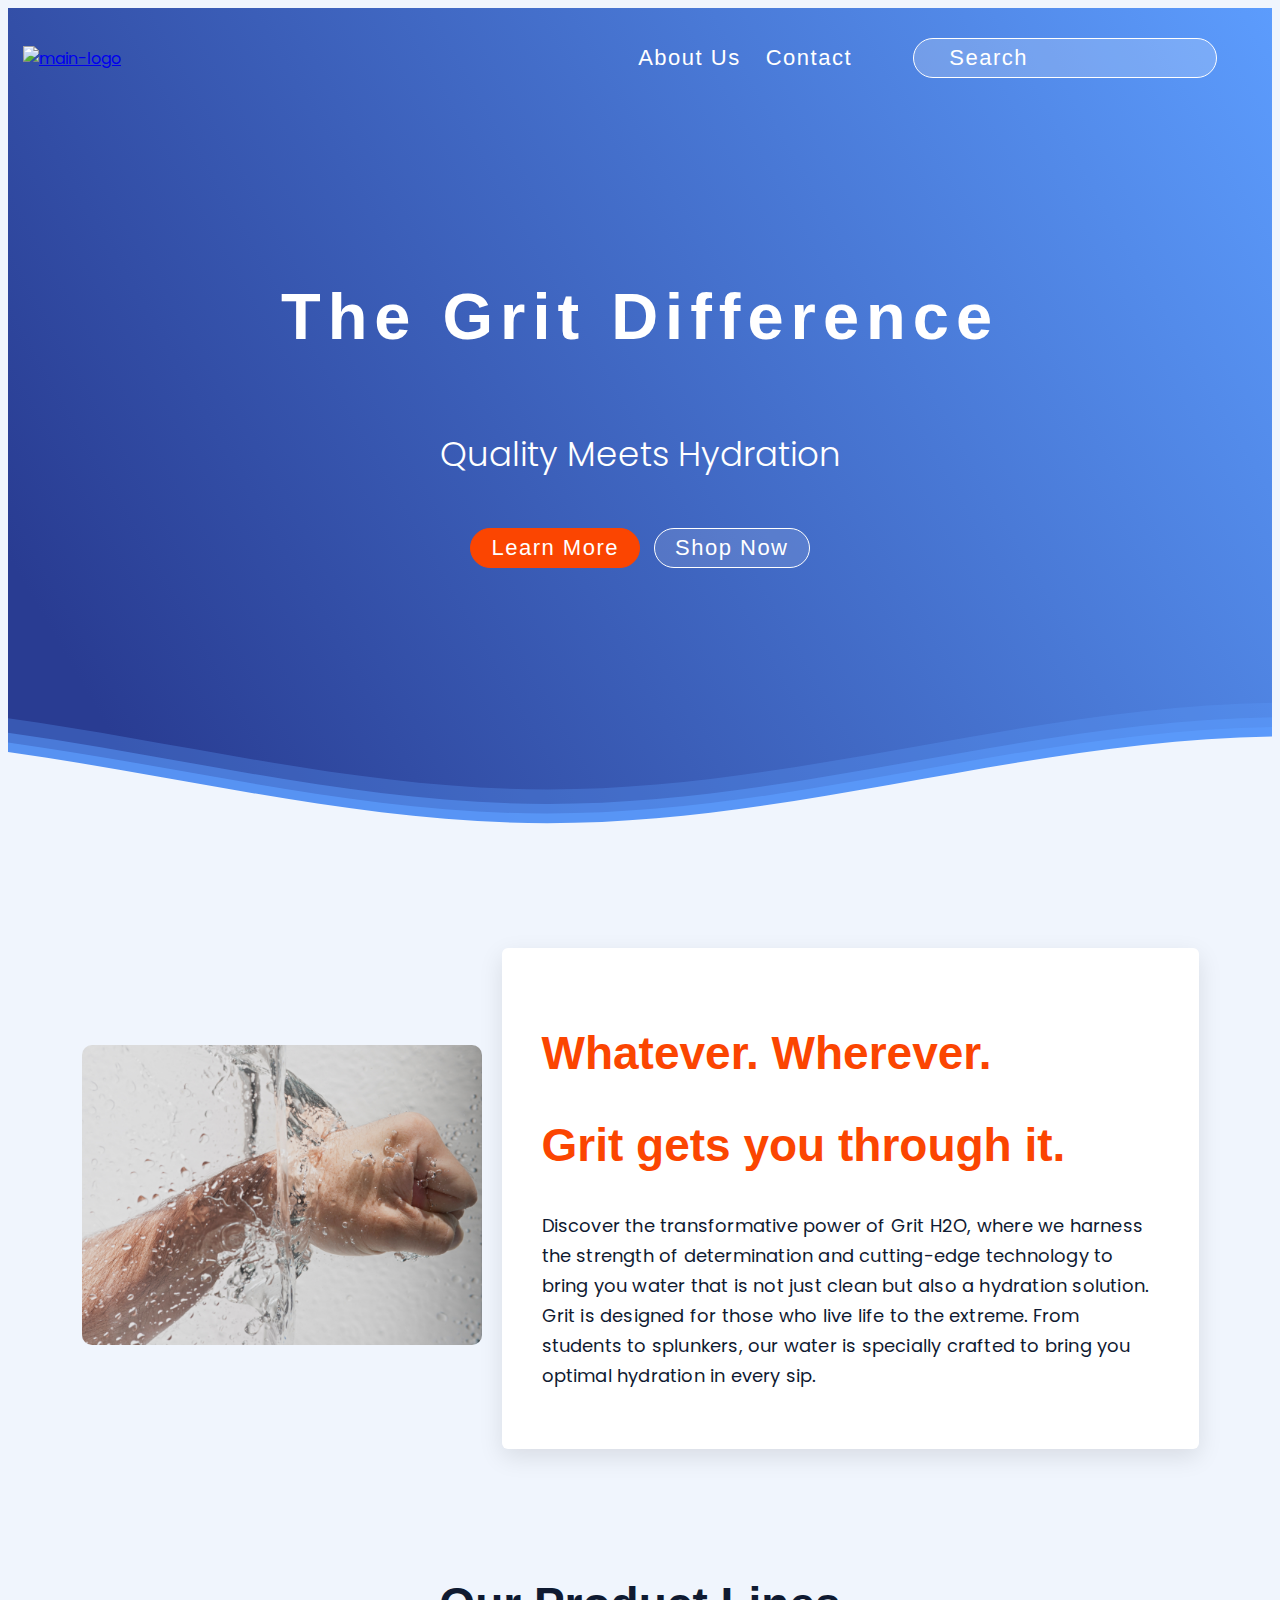
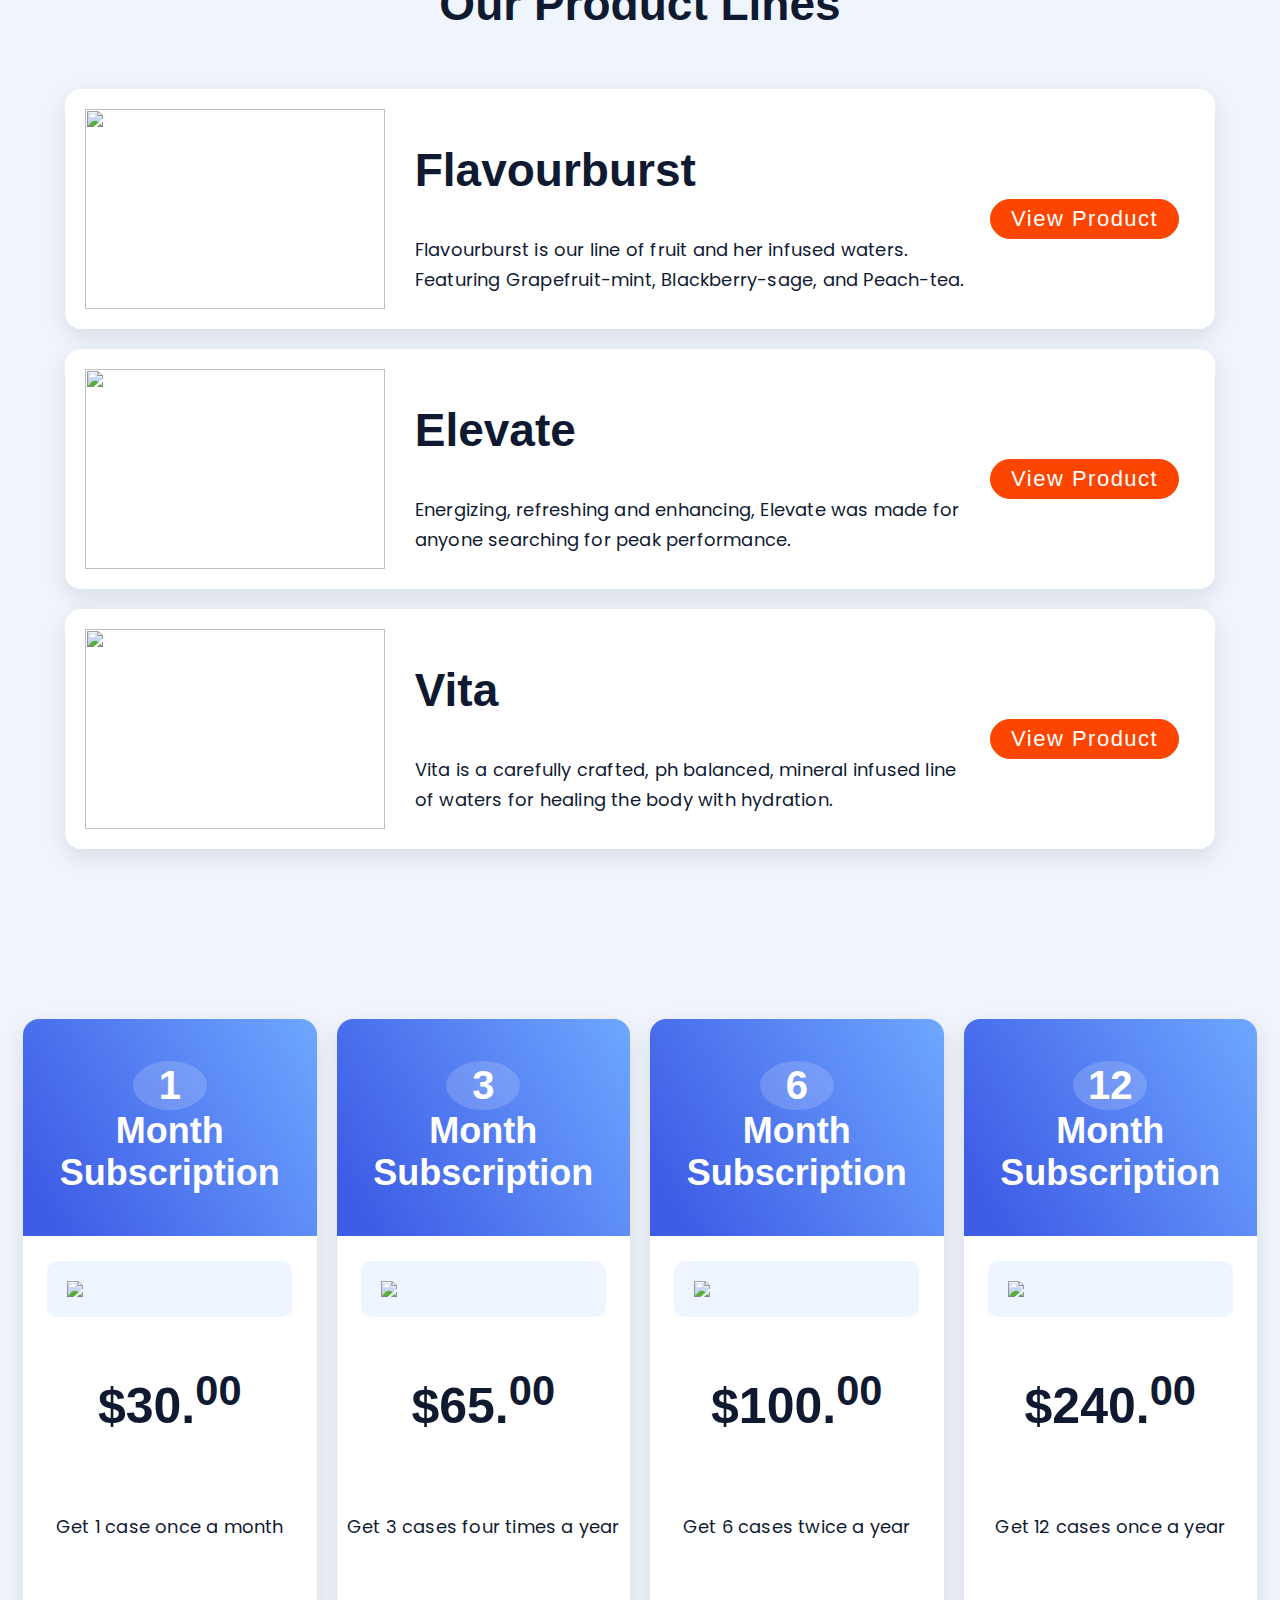
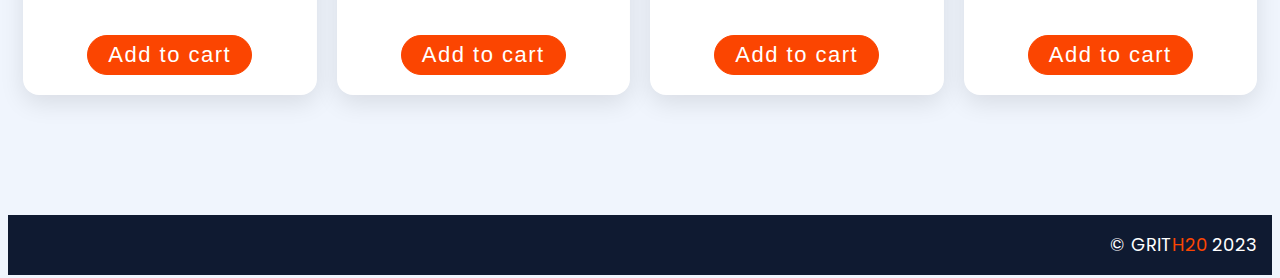
==== commit 1eb721fb: "font 2" ====
--- a/index.html
+++ b/index.html
@@ -11,6 +11,8 @@
       <link rel="preconnect" href="https://fonts.gstatic.com" crossorigin>
       <link href="https://fonts.googleapis.com/css2?family=Poppins:wght@200;300;400;500;600;700&display=swap" rel="stylesheet">
       <link href="https://fonts.cdnfonts.com/css/xeroda?styles=163202" rel="stylesheet">
+      <link href="https://fonts.googleapis.com/css2?family=Stick+No+Bills:wght@300;400;500;600;700&display=swap" rel="stylesheet">
+
       <link rel="stylesheet" href="./assets/style/index.css">
       <script src="https://kit.fontawesome.com/20608a4ccb.js" crossorigin="anonymous"></script>
       <title>Home | GRITH20</title>
--- a/assets/style/index.css
+++ b/assets/style/index.css
@@ -87,7 +87,6 @@
     color: #fff;
     font-size: 40px;
     display: block;
-    border: 1px solid;
     background-color: #ffffff2b;
     width: 70px;
     margin-inline: auto;
@@ -297,6 +296,17 @@
     padding: 30px;
     border-radius: 10px;
 }
+.section-three {
+    display: flex;
+    flex-direction: column;
+    gap: 20px;
+    justify-content: center;
+    align-items: center;
+    padding: 30px;
+    border-radius: 10px;
+    width: 90%;
+    margin-top: 60px;
+}
 
 .section-img {
     display: flex;
@@ -465,6 +475,34 @@
     font-size: 50px;
 }
 
+/*  boxes */
+
+.box {
+    -webkit-box-align: center;
+    width: 100%;
+    height: 200px;
+    align-items: center;
+    background: rgb(255, 255, 255);
+    border-radius: 16px;
+    box-shadow: rgba(0, 0, 0, 0.1) 0px 8px 24px 0px;
+    display: flex;
+    overflow: hidden;
+    padding: 20px;
+    position: relative;
+    gap: 15px;
+}
+
+.box img {
+    height: 200px;
+    width: 300px;
+    margin-right: 15px;
+}
+
+.box div {
+    width: 50%
+}
+
+
 /* ------About us-------- */
 
 .tall-image {
@@ -641,6 +679,11 @@
 
 .contact-links p {
     line-height: 35px;
+}
+
+.contact-links a {
+    text-decoration: none;
+    color: var(--primary-font-color);
 }
 
 input[type=text] {
@@ -682,6 +725,7 @@
     width: 100%;
     height: 350px;
     flex-wrap: nowrap;
+    margin-top: 100px;
 }
 .about-link {
     display: flex;
@@ -747,9 +791,13 @@
     padding: 7px;
 }
 
-.fa-solid {
+.fa-bars {
     font-size: 24px;
     color: var(--secondary-font-color);
+}
+
+.fa-envelope, .fa-phone, .fa-location-dot {
+    margin-right: 10px;
 }
 
 /* --------Hover header animation---------- */
@@ -789,7 +837,7 @@
     .nav-item input.search {
         display: none;
     }
-    .section-one h2, .section-two h2, 
+    .section-one h2, .section-two h2, .section-three, 
     .inner-header h2, .about-link h2 {
         font-size: 30px;
     }
@@ -807,11 +855,33 @@
     .circle-image {
         display: none;
     }
+
+    .box {
+        display: flex;
+        flex-direction: column;
+        height: 500px;
+        justify-content: center;
+        align-items: center;
+    }
+
+    .box h2 {
+        font-size: 40px;
+    }
+
+    .box p {
+        font-size: 15px;
+    } 
+
+    .box .primary-button {
+        margin-bottom: 15px;
+    }
+
+
 }
 
 /* tablet: 768px and down */
 @media (max-width: 768px) {
-    .section-one h2, .section-two h2, 
+    .section-one h2, .section-two h2, .section-three h2, 
     .inner-header h2, .about-link h2 {
         font-size: 24px;
     }
@@ -821,6 +891,17 @@
     .map-section, form {
         width: calc(100% - 20px);
     }
+
+    .box img {
+        display: none
+    }
+    .section-three {
+    width: 100%; 
+    padding: 0;       
+   }
+   .box div {
+    width: 75%;
+   }
 }
 
 /* small: 480px and down */
@@ -829,6 +910,7 @@
         display: flex;
         flex-direction: column;
     }
+
 }
 
 @media (max-width: 768px) {
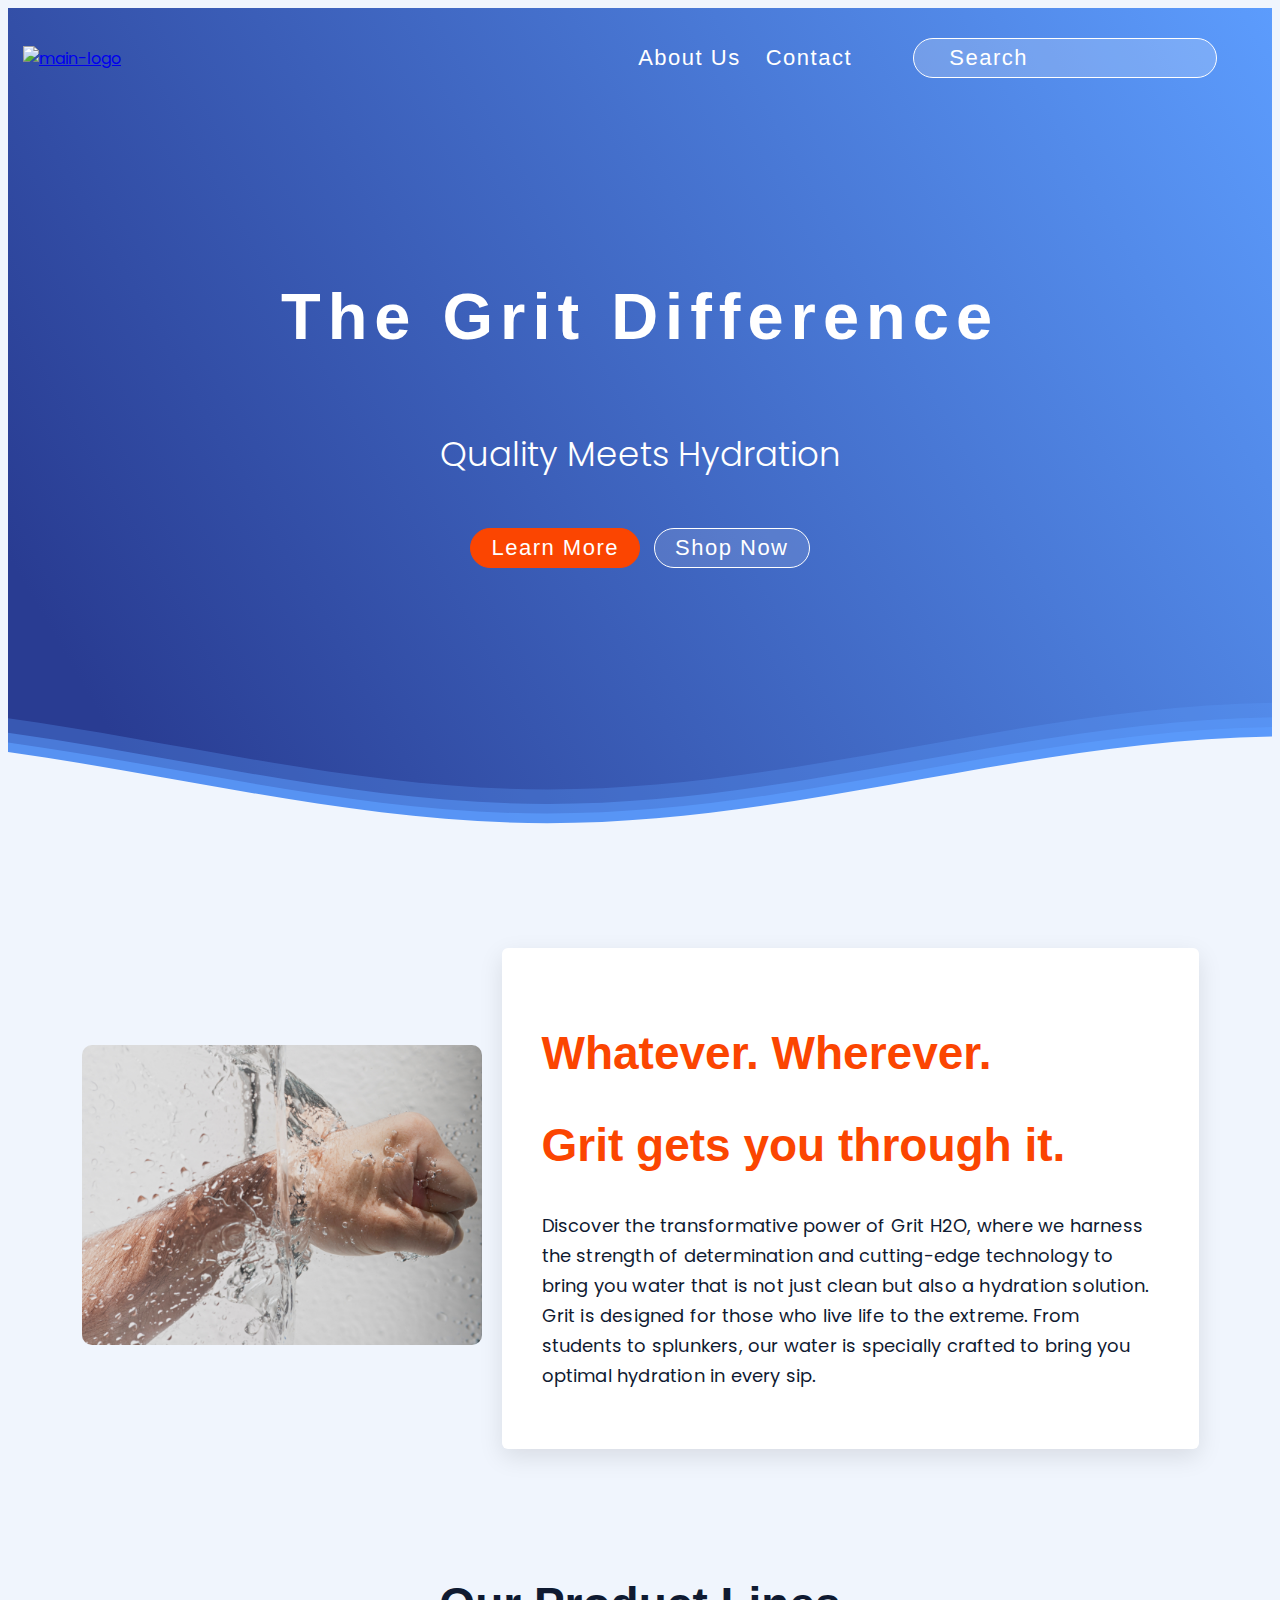
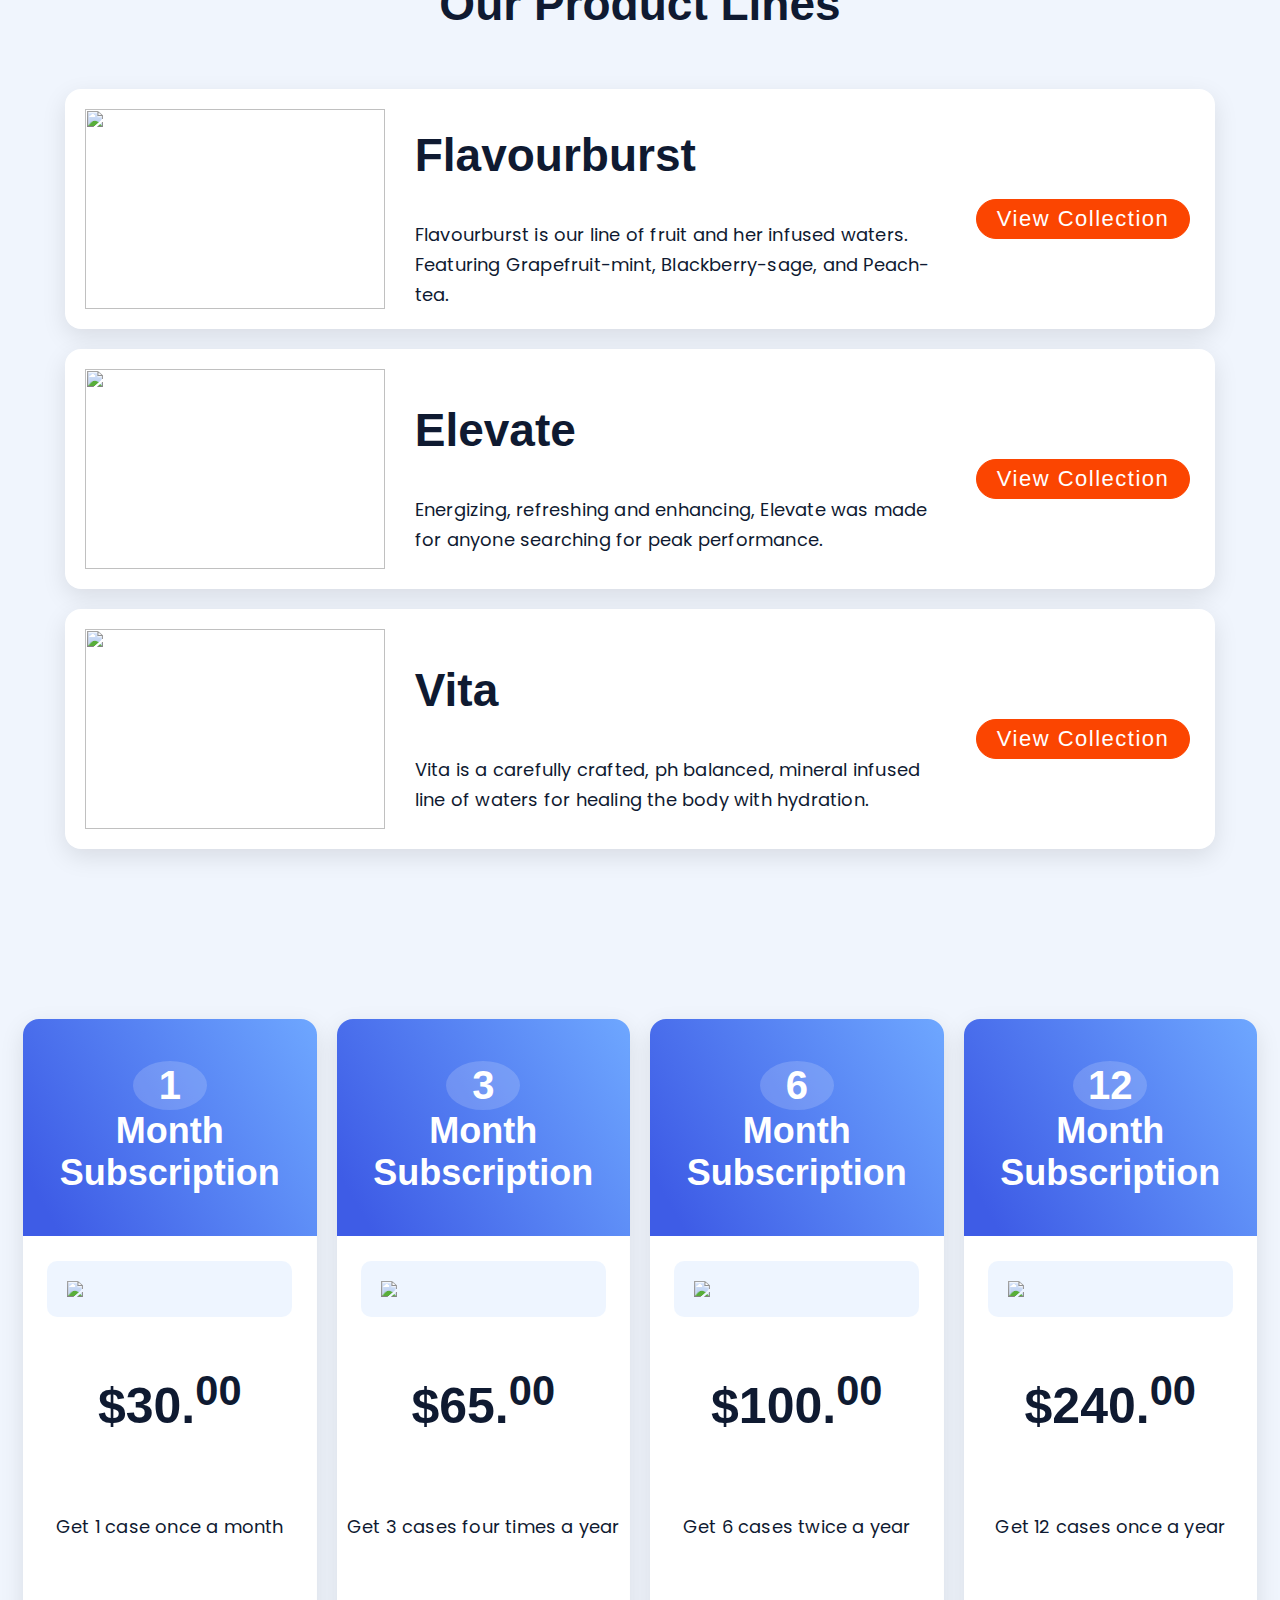
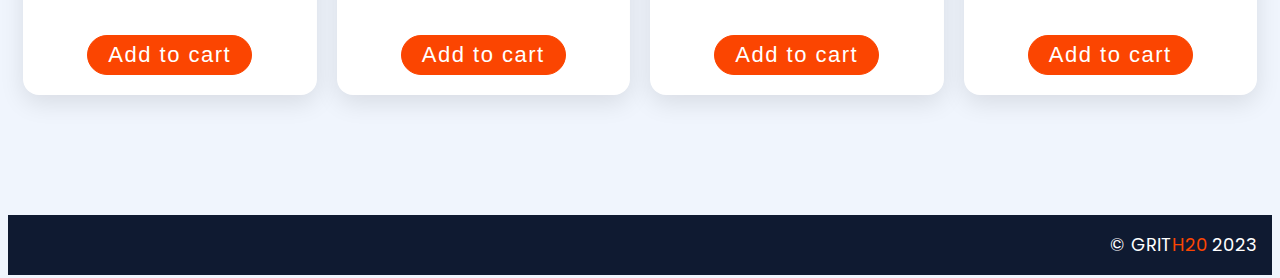
==== commit 300a535f: "Merge pull request #52 from mcguenette/robyn_edits" ====
--- a/index.html
+++ b/index.html
@@ -12,7 +12,6 @@
       <link href="https://fonts.googleapis.com/css2?family=Poppins:wght@200;300;400;500;600;700&display=swap" rel="stylesheet">
       <link href="https://fonts.cdnfonts.com/css/xeroda?styles=163202" rel="stylesheet">
       <link href="https://fonts.googleapis.com/css2?family=Stick+No+Bills:wght@300;400;500;600;700&display=swap" rel="stylesheet">
-
       <link rel="stylesheet" href="./assets/style/index.css">
       <script src="https://kit.fontawesome.com/20608a4ccb.js" crossorigin="anonymous"></script>
       <title>Home | GRITH20</title>
@@ -20,7 +19,7 @@
     <body>
         <header class="header-index">
         <div class="hero hero-banner">
-            <div class="container flex header">
+            <div class="container flex header-container">
                 <div>
                     <a href="./index.html">
                         <img src="./assets/img/logo-main.png" alt="main-logo" class="main-logo">
@@ -86,7 +85,7 @@
                     Our Product Lines
                 </h2>
             </div>
-            <div class=" box box-1">
+            <div class=" box collection-one">
                 <img src="./assets/img/flavourburst.png">
                 <div>
                  <h2>Flavourburst</h2>
@@ -94,9 +93,9 @@
                     Blackberry-sage, and Peach-tea.
                 </p>
                 </div>
-                <input type="button" class="primary-button" value="View Product">
+                <input type="button" class="primary-button" value="View Collection">
             </div>
-            <div class=" box box-2">
+            <div class=" box collection-two">
                 <img src="./assets/img/elevate.png">
                 <div>
                  <h2>Elevate</h2>
@@ -104,9 +103,9 @@
                     performance. 
                 </p>
                 </div>
-                <input type="button" class="primary-button" value="View Product">
+                <input type="button" class="primary-button" value="View Collection">
             </div>
-            <div class=" box box-3">
+            <div class=" box collection-three">
                 <img src="./assets/img/vita.png">
                 <div>
                  <h2>Vita</h2>
@@ -114,7 +113,7 @@
                     with hydration.
                 </p>
                  </div>
-                 <input type="button" class="primary-button" value="View Product">
+                 <input type="button" class="primary-button" value="View Collection">
             </div>
         </section>
             <section class="section-two row">
--- a/assets/style/index.css
+++ b/assets/style/index.css
@@ -12,7 +12,7 @@
     --card-bg-color: #ccc;
     --primary-blue: #293c92;
     --secondary-blue: #5c9cfd;
-    --primary-red: #fb4501;
+    --primary-orange: #fb4501;
     --linkedin-color: #0077b5;
     --github-color:#2dba4e;
     --tiktok-color:#ff0050;
@@ -53,7 +53,7 @@
 
 /* --------Header------- */
 
-.header {
+.header-container {
     height: 100px;
 }
 
@@ -144,7 +144,7 @@
 }
 
 .nav-items a:hover {
-    color:var(--primary-red);
+    color:var(--primary-orange);
 }
 
 nav.nav-items {
@@ -183,7 +183,7 @@
     text-align: center;
 }
 
-.flex.header {
+.flex.header-container {
     justify-content: space-between;
 }
   
@@ -328,7 +328,7 @@
 }
 
 .section-one h2 {
-    color: var(--primary-red);
+    color: var(--primary-orange);
 }
 
 .section-img, .section-two {
@@ -421,8 +421,8 @@
 /* -------Buttons------ */
 
 .primary-button {
-    border: 1px solid var(--primary-red);
-    background-color: var(--primary-red);
+    border: 1px solid var(--primary-orange);
+    background-color: var(--primary-orange);
 }
 
 input.primary-button:hover, input.primary-button.invert:hover {
@@ -448,12 +448,12 @@
 
 input.secondary-button-buy:hover {
     background-color: var(--secondary-bg-color);
-    border: 1px solid var(--primary-red);
+    border: 1px solid var(--primary-orange);
 }
 
 input.primary-button.invert {
     background-color: transparent;
-    color: var(--primary-red);
+    color: var(--primary-orange);
 }
 
 label {
@@ -513,7 +513,7 @@
     border-radius: 20px;
 }
 
-.section-one .description {
+.section-one .about-us-desc {
     display: flex;
     flex-direction: column;
 }
@@ -698,7 +698,7 @@
 
 input[type=text]::placeholder, 
 input[type=textarea]::placeholder {
-    color: var(--primary-font-color);
+    color: #0f1a315e;
 }
 
 input[type=text], 
@@ -718,7 +718,7 @@
     margin-top: 100px;
 }
 
-.continue-link.learn-more {
+.continue-link.learn-more, .continue-link.reach-out {
     background: linear-gradient(rgb(255 255 255 / 50%), rgb(255 255 255 / 80%)),  url(../img/overlay-water-splash.png);
     margin-bottom: 150px;
     box-shadow: rgba(0, 0, 0, 0.1) 0px 8px 24px 0px;
@@ -767,7 +767,7 @@
 }
 
 .copyright span {
-    color: var(--primary-red);
+    color: var(--primary-orange);
 }
 
 .social-icons a {
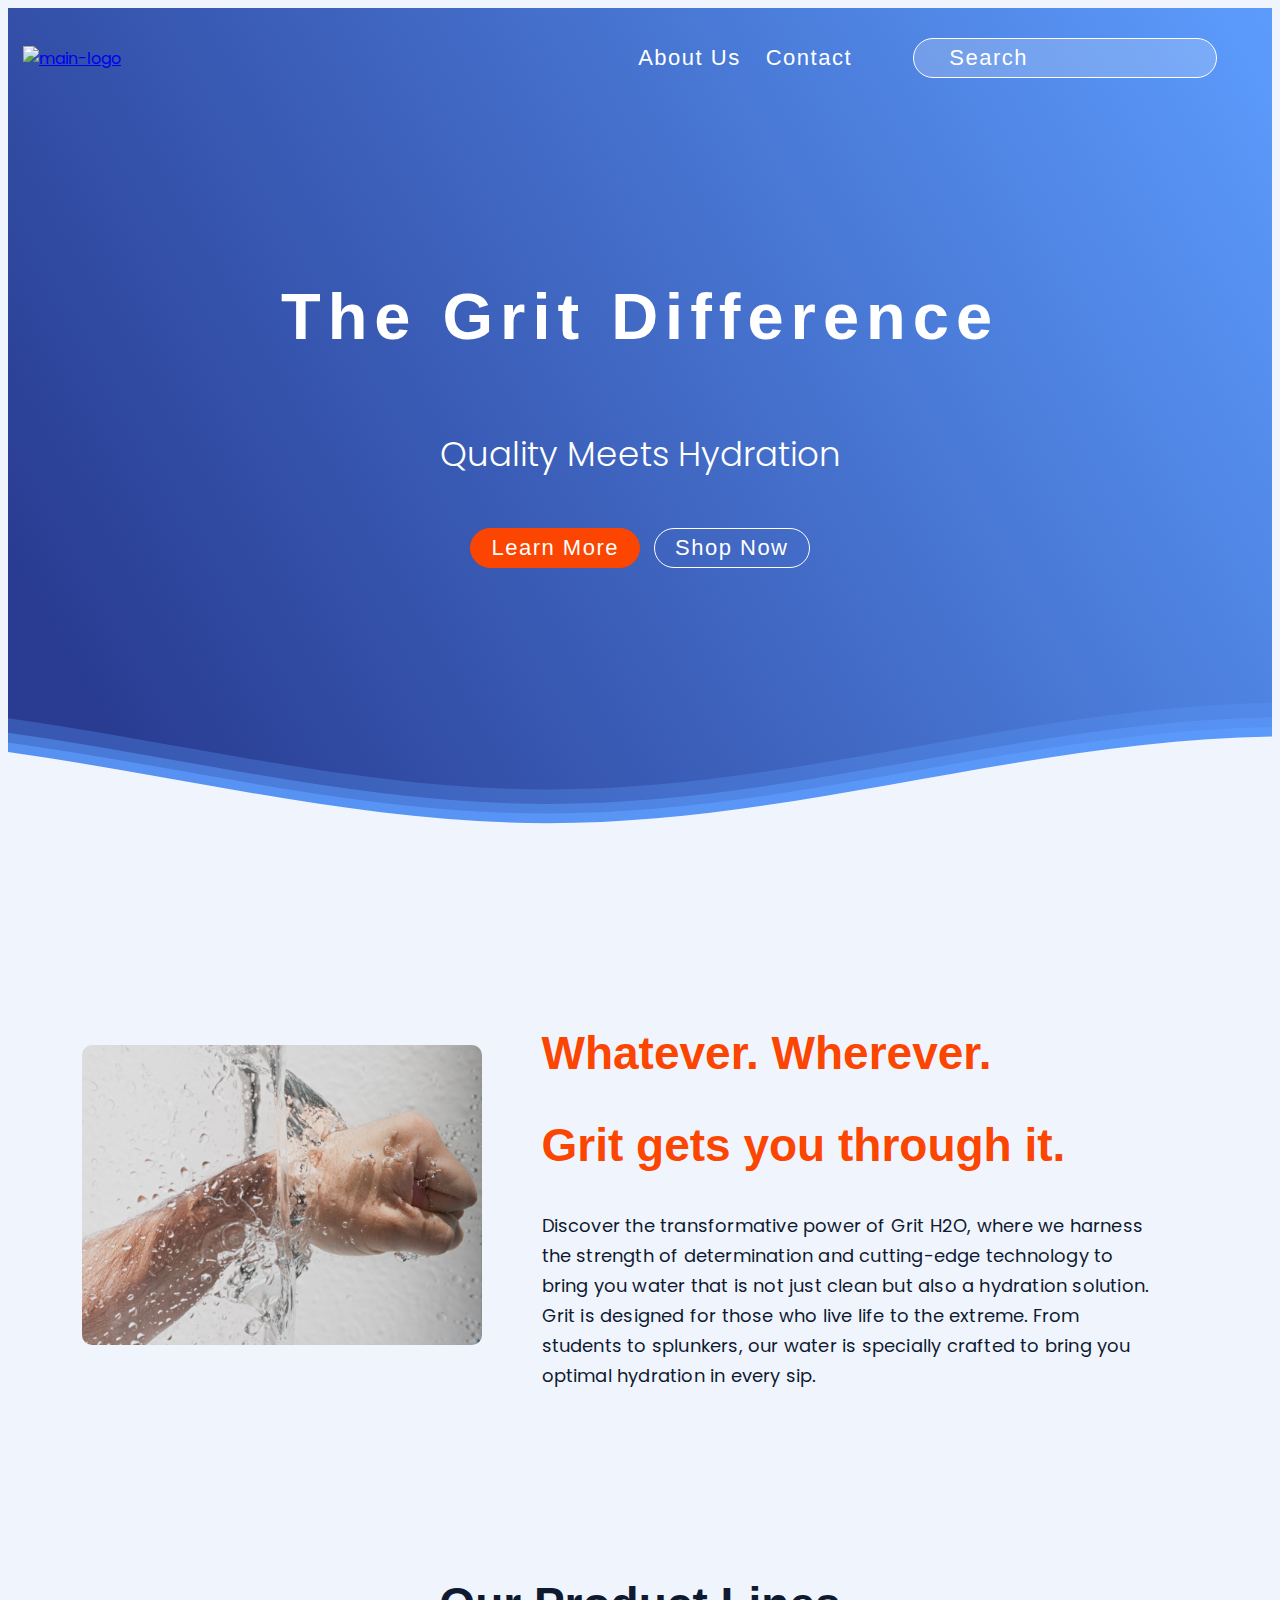
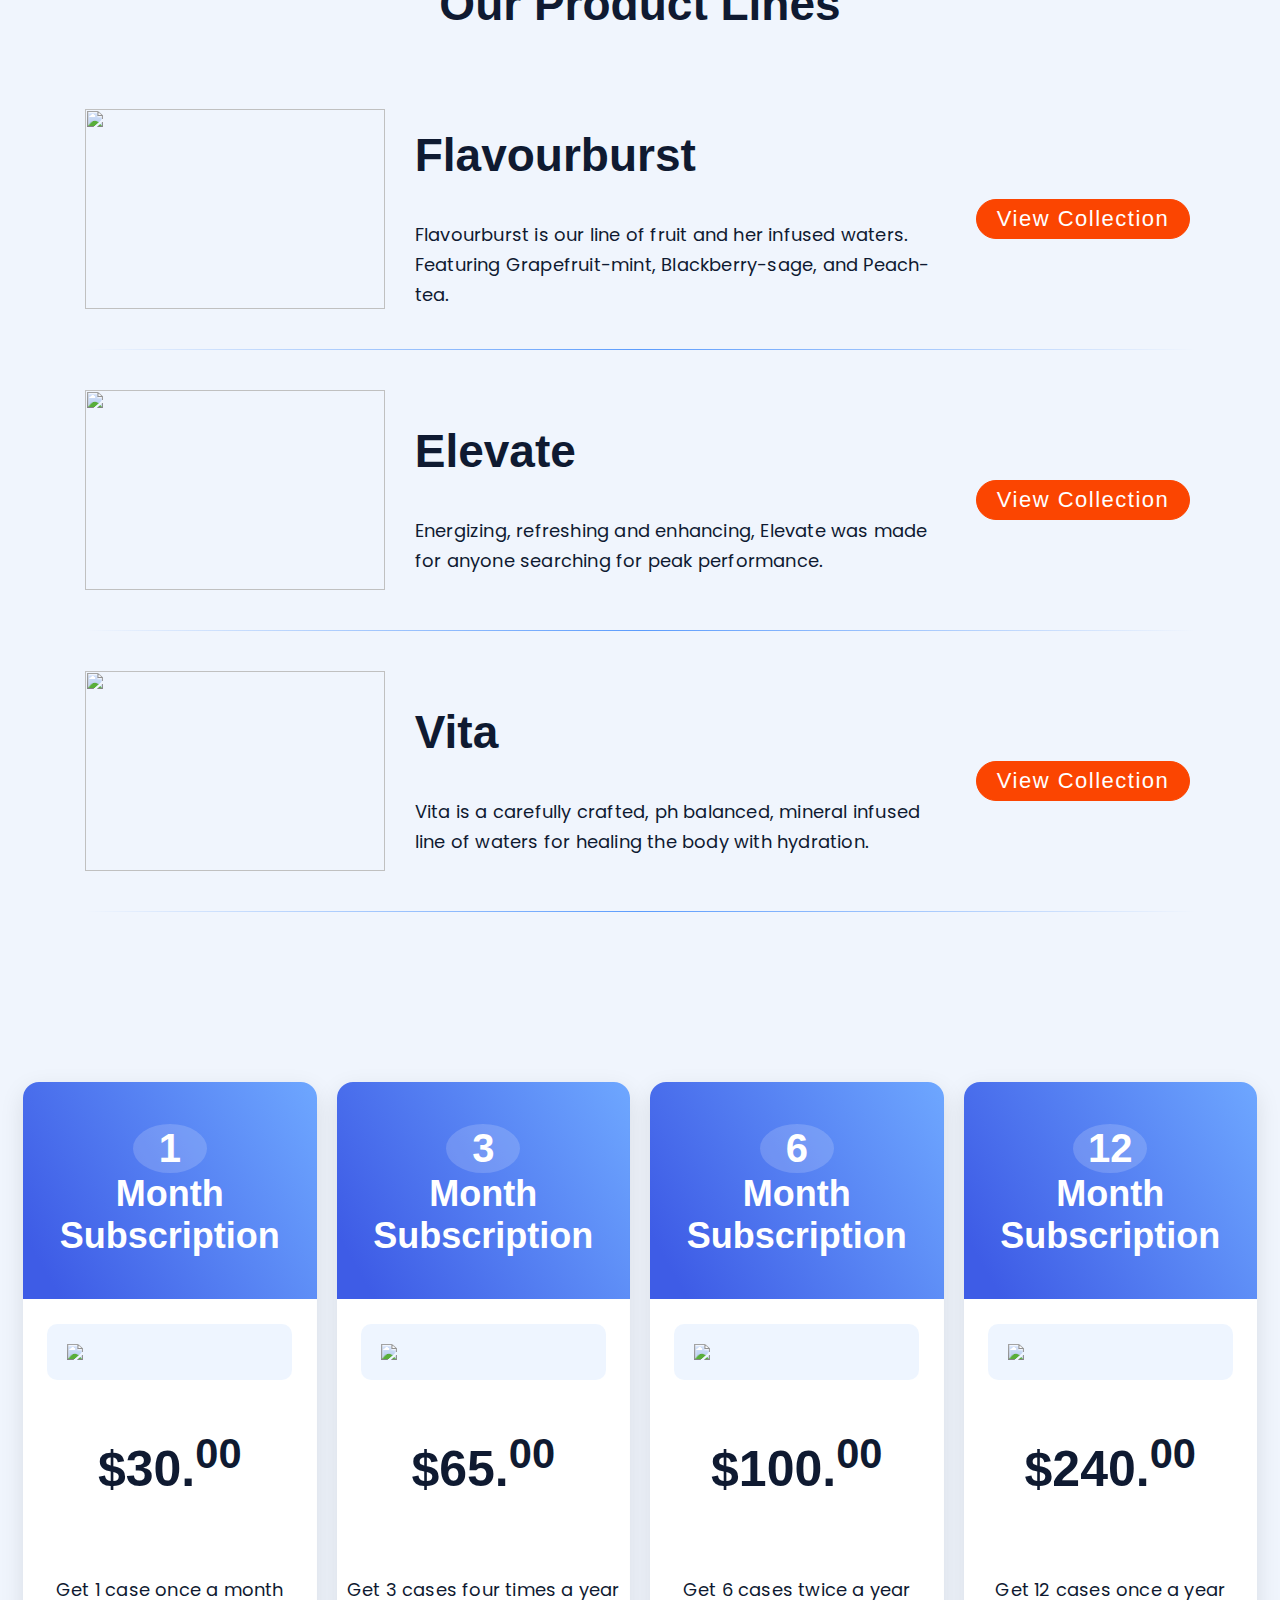
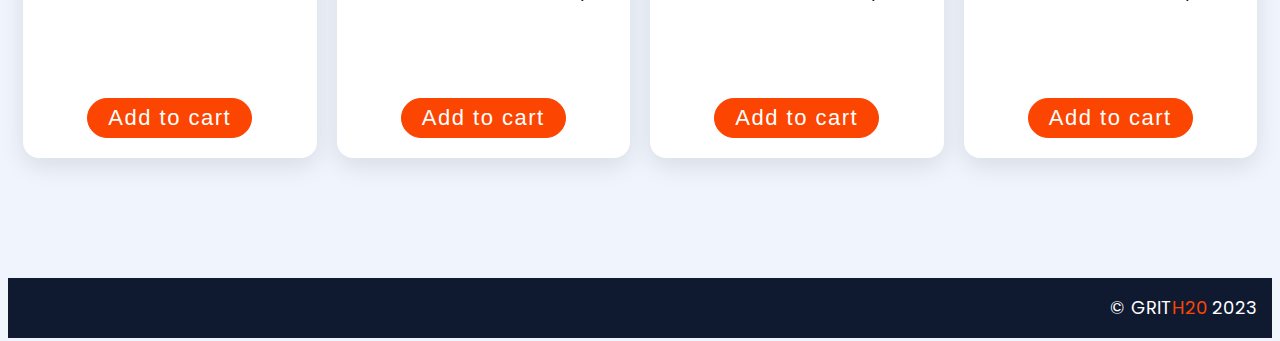
==== commit 05bcc4d9: "feedback edits" ====
--- a/index.html
+++ b/index.html
@@ -73,17 +73,13 @@
                         just clean but also a hydration solution. Grit is designed for 
                         those who live life to the extreme. From students to splunkers,
                         our water is specially crafted to bring you optimal hydration in every sip.
-
-
                     </p>
                 </div>
             </section>
         </div>
         <section class="section-three">
             <div>
-                <h2>
-                    Our Product Lines
-                </h2>
+                <h2>Our Product Lines</h2>
             </div>
             <div class=" box collection-one">
                 <img src="./assets/img/flavourburst.png">
@@ -95,6 +91,7 @@
                 </div>
                 <input type="button" class="primary-button" value="View Collection">
             </div>
+            <hr>
             <div class=" box collection-two">
                 <img src="./assets/img/elevate.png">
                 <div>
@@ -105,6 +102,7 @@
                 </div>
                 <input type="button" class="primary-button" value="View Collection">
             </div>
+            <hr>
             <div class=" box collection-three">
                 <img src="./assets/img/vita.png">
                 <div>
@@ -112,9 +110,10 @@
                  <p> Vita is a carefully crafted, ph balanced, mineral infused line of waters for healing the body 
                     with hydration.
                 </p>
-                 </div>
+                </div>
                  <input type="button" class="primary-button" value="View Collection">
-            </div>
+                </div>
+                <hr>
         </section>
             <section class="section-two row">
                 <div class="column column-one">
--- a/assets/style/index.css
+++ b/assets/style/index.css
@@ -209,7 +209,23 @@
     position:relative;
     height:20vh;
     text-align:center;
-    background-color: white;
+}
+
+main .page-title {
+    height: 250px;
+    background: linear-gradient(60deg, var(--primary-blue) 9%, var(--secondary-blue) 100%);
+    width: 100%;
+    text-align: center;
+    line-height: 250px;
+}
+
+header.not-index {
+    background: linear-gradient(60deg, var(--primary-blue) 0%, var(--secondary-blue) 96%);
+}
+
+.page-title h2 {
+    color: #fff;
+	font-size: 4em;
 }
 
 /* -------Search------- */
@@ -323,8 +339,6 @@
 .section-one {
     padding: 40px 40px;
     border-radius: 6px;
-    background-color: var(--secondary-font-color);
-    box-shadow: rgba(0, 0, 0, 0.1) 0px 8px 24px 0px;
 }
 
 .section-one h2 {
@@ -364,13 +378,11 @@
     padding: 20px 0px;
 }
 
-/* Container for flexboxes */
 .row {
     display: flex;
     flex-wrap: wrap;
   }
-  
-  /* Create four equal columns */
+
 .column {
     flex: calc(25% - 15px);
 }
@@ -418,6 +430,33 @@
     border-radius: 10px;
 }
 
+.column h3 {
+    font-family: 'Xeroda', sans-serif;
+    font-size: 50px;
+}
+
+.box {
+    -webkit-box-align: center;
+    width: 100%;
+    height: 200px;
+    align-items: center;
+    display: flex;
+    overflow: hidden;
+    padding: 20px;
+    position: relative;
+    gap: 15px;
+}
+
+.box img {
+    height: 200px;
+    width: 300px;
+    margin-right: 15px;
+}
+
+.box div {
+    width: 50%
+}
+
 /* -------Buttons------ */
 
 .primary-button {
@@ -433,7 +472,7 @@
 
 .secondary-button {
     border: 1px solid #fff;
-    background-color: #ffffff1f;
+    background-color: transparent;
 }
 
 input.secondary-button:hover {
@@ -469,40 +508,6 @@
     line-height: 24px;
 }
 
-
-.column h3 {
-    font-family: 'Xeroda', sans-serif;
-    font-size: 50px;
-}
-
-/*  boxes */
-
-.box {
-    -webkit-box-align: center;
-    width: 100%;
-    height: 200px;
-    align-items: center;
-    background: rgb(255, 255, 255);
-    border-radius: 16px;
-    box-shadow: rgba(0, 0, 0, 0.1) 0px 8px 24px 0px;
-    display: flex;
-    overflow: hidden;
-    padding: 20px;
-    position: relative;
-    gap: 15px;
-}
-
-.box img {
-    height: 200px;
-    width: 300px;
-    margin-right: 15px;
-}
-
-.box div {
-    width: 50%
-}
-
-
 /* ------About us-------- */
 
 .tall-image {
@@ -564,7 +569,7 @@
 }
 
 .section-one.about-us {
-    background: linear-gradient(rgb(255 255 255 / 50%), rgb(255 255 255 / 80%)), url(../img/water-splash-two.png);
+    background: linear-gradient(rgb(240 245 253 / 34%), rgb(240 245 253 / 86%)), url(../img/water-splash-two.png);
     background-size: cover;
 }
 
@@ -583,9 +588,6 @@
 
 .hydrogen, .oxygen {
     width: 50%;
-    background-color: var(--secondary-bg-color);
-    box-shadow: rgba(0, 0, 0, 0.1) 0px 8px 24px 0px;
-    border-radius: 6px;
     margin-top: 15px;
     padding: 20px;
 }
@@ -667,9 +669,6 @@
 }
 
 .contact-links {
-    background-color: #fff;
-    box-shadow: rgba(0, 0, 0, 0.1) 0px 8px 24px 0px;
-    border-radius: 10px;
     padding: 30px;
 }
 
@@ -684,6 +683,11 @@
 .contact-links a {
     text-decoration: none;
     color: var(--primary-font-color);
+    transition: all 0.20s ease-in-out;
+}
+
+.contact-links a:hover {
+    color: var(--primary-orange);
 }
 
 input[type=text] {
@@ -800,25 +804,6 @@
     margin-right: 10px;
 }
 
-/* --------Hover header animation---------- */
-
-main .page-title {
-    height: 250px;
-    background: linear-gradient(60deg, var(--primary-blue) 9%, var(--secondary-blue) 100%);
-    width: 100%;
-    text-align: center;
-    line-height: 250px;
-}
-
-header.not-index {
-    background: linear-gradient(60deg, var(--primary-blue) 0%, var(--secondary-blue) 96%);
-}
-
-.page-title h2 {
-    color: #fff;
-	font-size: 4em;
-}
-
 /* -------Mobile------ */
 
 /* Desktop Lrg: 1200px and down */
@@ -875,8 +860,6 @@
     .box .primary-button {
         margin-bottom: 15px;
     }
-
-
 }
 
 /* tablet: 768px and down */
@@ -945,9 +928,9 @@
 }
 
   /* On screens that are 992px wide or less, go from four columns to two columns */
-  @media screen and (max-width: 992px) {
+@media screen and (max-width: 992px) {
     .column {
-       flex: calc(50% - 15px);
+        flex: calc(50% - 15px);
     }
     section.section-two.about-us {
         flex: calc(50% - 20px);
@@ -956,14 +939,14 @@
     .hydrogen, .oxygen, .map-section, form {
         width: 100%;
     }
-  }
+}
   
   /* On screens that are 600px wide or less, make the columns stack on top of each other instead of next to each other */
-  @media screen and (max-width: 768px) {
+@media screen and (max-width: 768px) {
     .row, .contact-form {
       flex-direction: column;
     }
     p {
         font-size: 14px;
     }
-  }+}